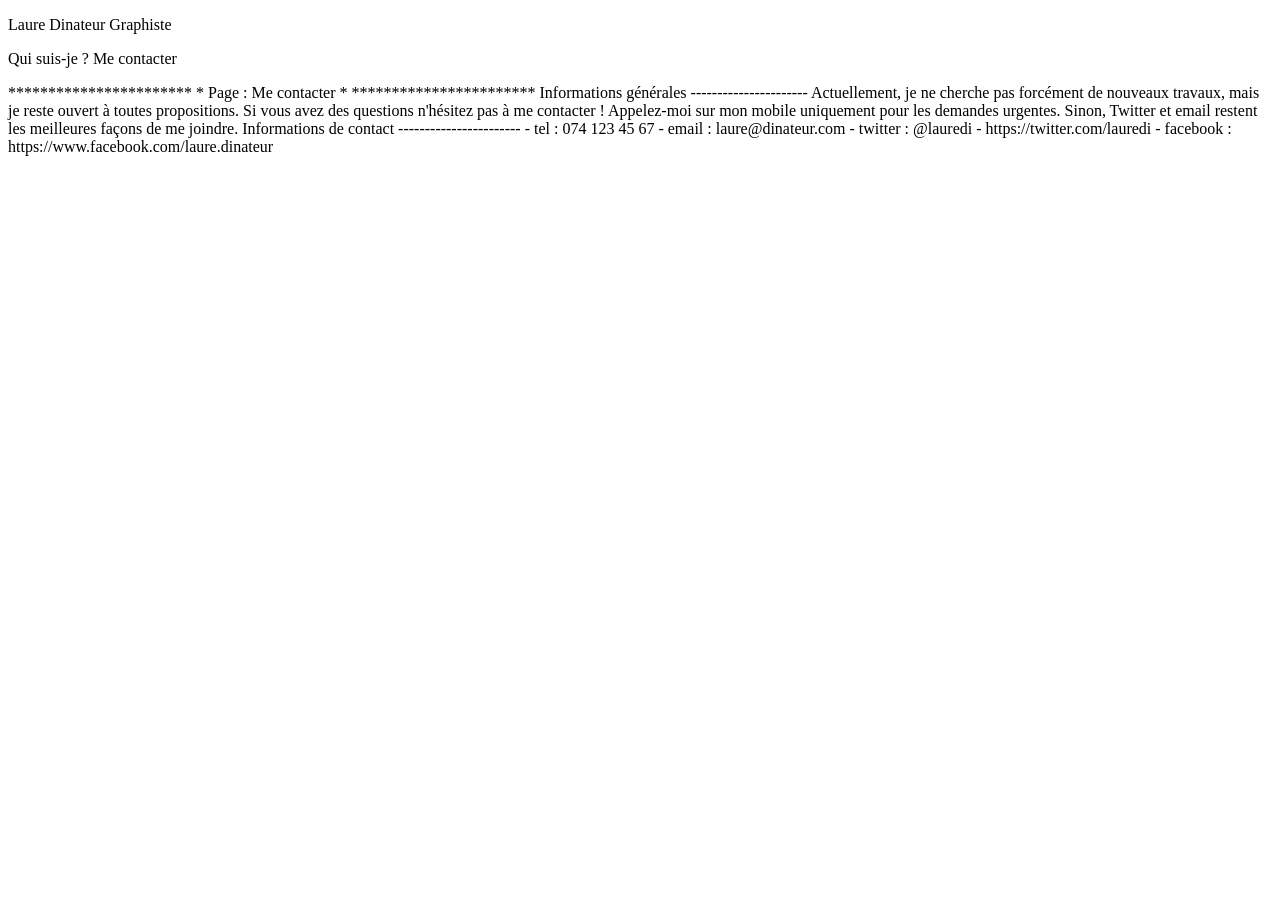
==== contact.html @ 5b5137cd "Update HTML" ====
<!DOCTYPE html>
<html lang="fr">
<head>
    <!-- Encodage des caractères de la page -->
    <meta charset="utf-8">
    <!-- Ajuste la taille de la page aux différents appareils : pc, mobiles, tablettes -->
    <meta name="viewport" content="width=device-width, initial-scale=1, shrink-to-fit=no">
    <!-- Titre de la page. Visible dans l'onglet du navigateur -->
    <title>Me contacter | Laure Dinateur</title>
    <!-- Auteur -->
    <meta name="author" content="Lucas Bron">
    <!-- Icône de base du site : FAVICON -->
    <link rel="icon" type="image/x-icon" href="favicon.ico">
</head>
<body>
    <header>
        <p>Laure Dinateur
        Graphiste</p>
        <p>Qui suis-je ? Me contacter</p>
    </header>
    <main>
        ***********************
        * Page : Me contacter *
        ***********************

        Informations générales
        ----------------------

        Actuellement, je ne cherche pas forcément de nouveaux travaux, mais je reste ouvert à toutes propositions. Si vous avez des questions n'hésitez pas à me contacter !

        Appelez-moi sur mon mobile uniquement pour les demandes urgentes. Sinon, Twitter et email restent les meilleures façons de me joindre.

        Informations de contact
        -----------------------

        - tel : 074 123 45 67
        - email : laure@dinateur.com
        - twitter : @lauredi - https://twitter.com/lauredi
        - facebook : https://www.facebook.com/laure.dinateur
    </main>
<footer>

</footer>
</body>
</html>
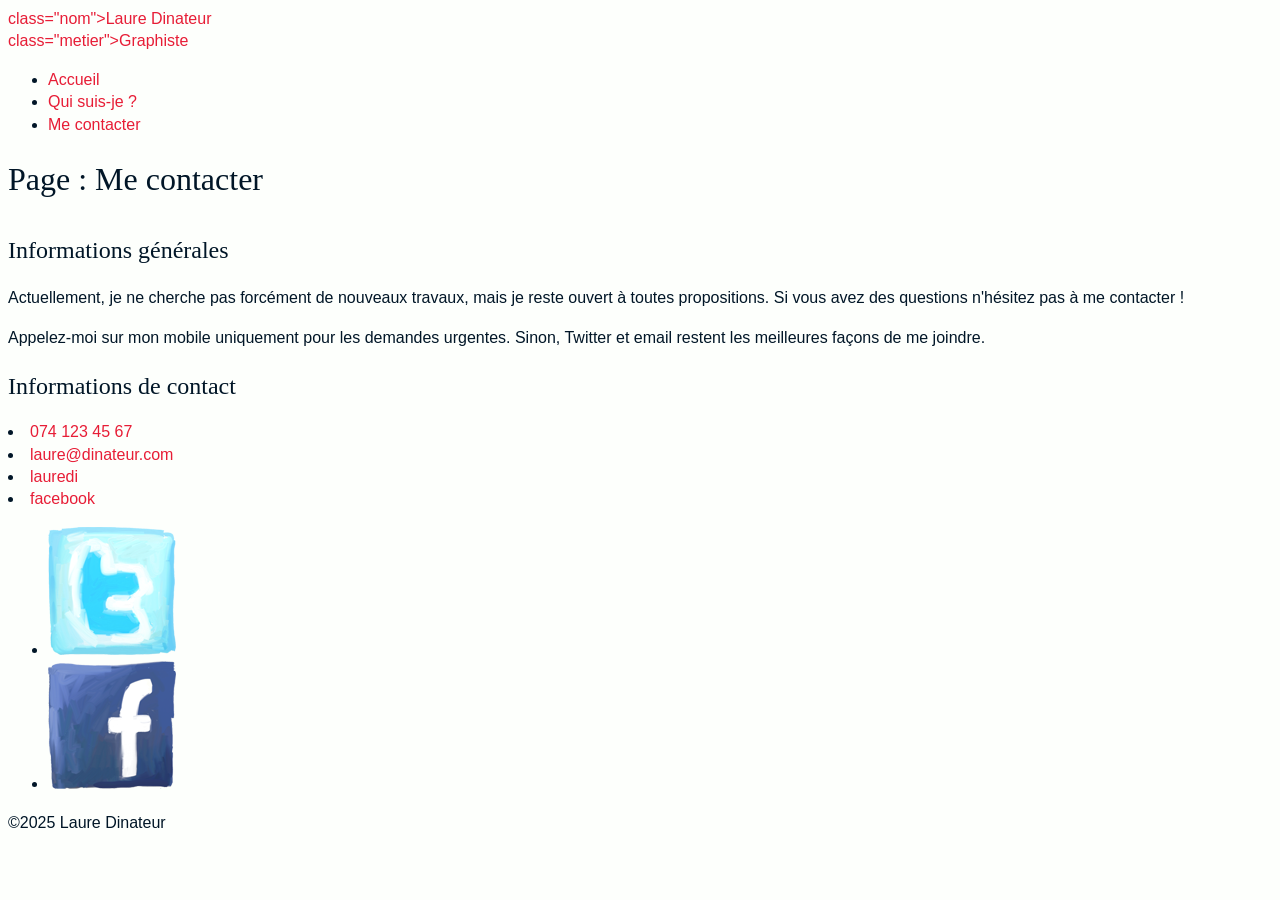
==== commit 5c8ff11d: "css de base" ====
--- a/contact.html
+++ b/contact.html
@@ -11,35 +11,58 @@
     <meta name="author" content="Lucas Bron">
     <!-- Icône de base du site : FAVICON -->
     <link rel="icon" type="image/x-icon" href="favicon.ico">
+    <link rel="stylesheet" href="css/main.css">
 </head>
 <body>
-    <header>
-        <p>Laure Dinateur
-        Graphiste</p>
-        <p>Qui suis-je ? Me contacter</p>
-    </header>
-    <main>
-        ***********************
-        * Page : Me contacter *
-        ***********************
+<header>
+    <a href="index.html" class="logo">
+    <div> class="nom">Laure Dinateur</div>
+    <div> class="metier">Graphiste</div>
+    </a>
+    <nav>
+        <ul>
+            <li><a href="index.html">Accueil</a></li>
+            <li><a href="informations.html">Qui suis-je ?</a></li>
+            <li class="actif"><a href="contact.html">Me contacter</a></li>
+        </ul>
+    </nav>
+</header>
+<main>
+    <h1>Page : Me contacter</h1>
 
-        Informations générales
-        ----------------------
+    <h2>Informations générales</h2>
 
-        Actuellement, je ne cherche pas forcément de nouveaux travaux, mais je reste ouvert à toutes propositions. Si vous avez des questions n'hésitez pas à me contacter !
 
-        Appelez-moi sur mon mobile uniquement pour les demandes urgentes. Sinon, Twitter et email restent les meilleures façons de me joindre.
+    <p>Actuellement, je ne cherche pas forcément de nouveaux travaux, mais je reste ouvert à toutes propositions. Si
+        vous avez des questions n'hésitez pas à me contacter !</p>
 
-        Informations de contact
-        -----------------------
+    <p>Appelez-moi sur mon mobile uniquement pour les demandes urgentes. Sinon, Twitter et email restent les meilleures
+        façons de me joindre.</p>
 
-        - tel : 074 123 45 67
-        - email : laure@dinateur.com
-        - twitter : @lauredi - https://twitter.com/lauredi
-        - facebook : https://www.facebook.com/laure.dinateur
-    </main>
+    <h2>Informations de contact</h2>
+
+
+    <li><a href="tel : 074 123 45 67">074 123 45 67</a></li>
+    <li><a href="laure@dinateur.com">laure@dinateur.com</a></li>
+    <li><a href="https://twitter.com/lauredi">lauredi</a></li>
+    <li><a href="https://www.facebook.com/laure.dinateur">facebook</a></li>
+</main>
 <footer>
-
+    <nav>
+        <ul>
+            <li>
+            <a href="https://twitter.com/lauredi">
+                <img src="img/twitter-draw.png" alt="Ouvrir mon Twitter">
+            </a>
+            </li>
+            <li>
+                <a href="https://www.facebook.com/laure.dinateur">
+                    <img src="img/facebook-draw.png" alt="Ouvrir mon Facebook">
+                </a>
+            </li>
+        </ul>
+    </nav>
+    <div>&copy;2025 Laure Dinateur</div>
 </footer>
 </body>
 </html>
--- a/css/main.css
+++ b/css/main.css
@@ -0,0 +1,36 @@
+* {
+    box-sizing : border-box;
+}
+
+body {
+    background-color: #fdfffc;
+    color: #011627;
+    font-size: 100%;
+    line-height: 1.4;
+    font-family: "Open Sans", sans-serif;
+    font-weight: 400;
+}
+
+h1, h2, h3{
+    font-family: "Changa One", cursive;
+    font-weight: 400;
+}
+
+h1 {
+    font-size: 2rem;
+    margin-bottom: 1em;
+}
+
+h2 {
+    font-size: 1.5rem;
+    margin-bottom: .75em;
+}
+
+p {
+    line-height: 1.5;
+}
+
+a {
+    color: #e71d36;
+    text-decoration: none;
+}
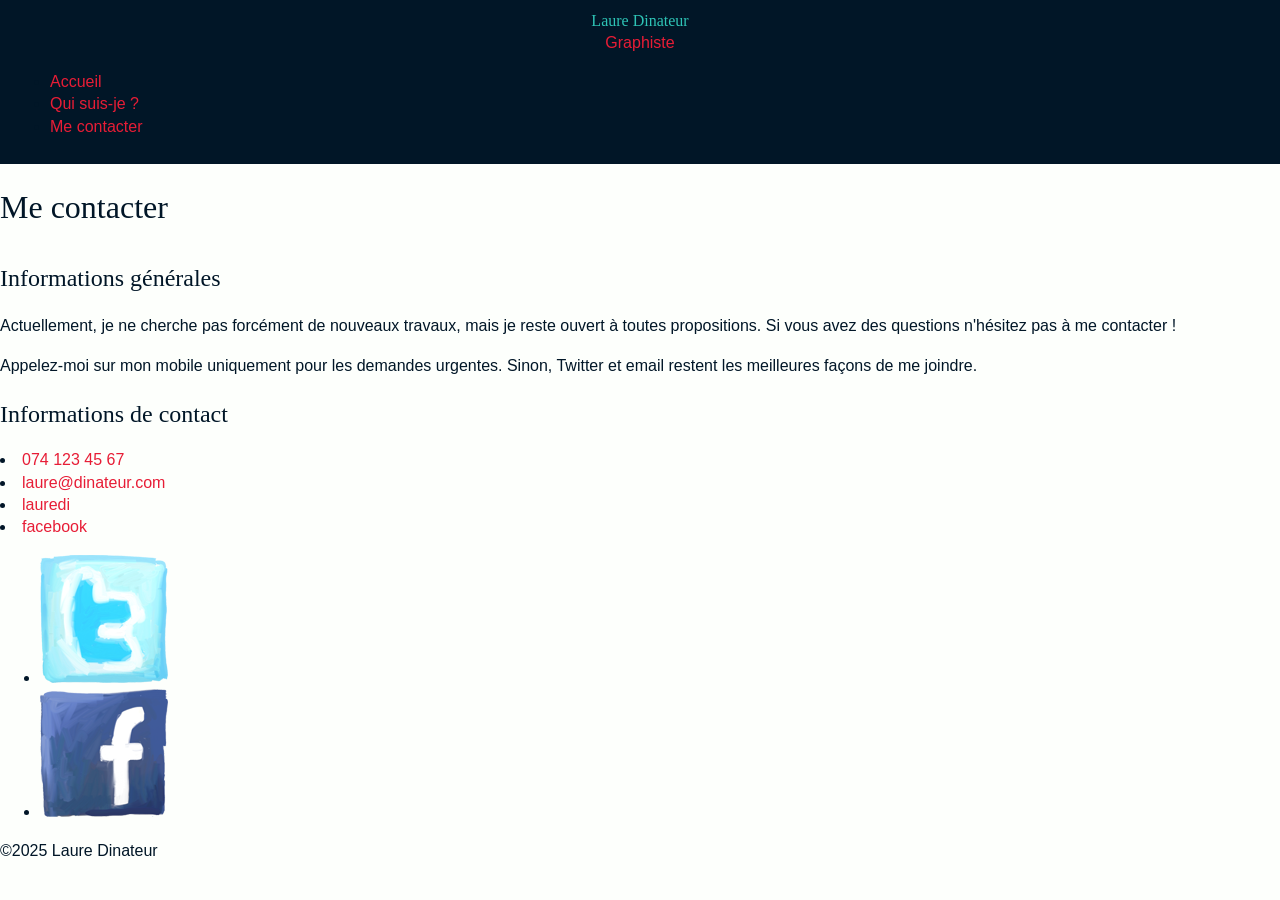
==== commit 3708a010: "css de base" ====
--- a/contact.html
+++ b/contact.html
@@ -16,8 +16,8 @@
 <body>
 <header>
     <a href="index.html" class="logo">
-    <div> class="nom">Laure Dinateur</div>
-    <div> class="metier">Graphiste</div>
+    <div class="nom">Laure Dinateur</div>
+    <div class="metier">Graphiste</div>
     </a>
     <nav>
         <ul>
@@ -28,7 +28,7 @@
     </nav>
 </header>
 <main>
-    <h1>Page : Me contacter</h1>
+    <h1>Me contacter</h1>
 
     <h2>Informations générales</h2>
 
--- a/css/main.css
+++ b/css/main.css
@@ -9,9 +9,10 @@
     line-height: 1.4;
     font-family: "Open Sans", sans-serif;
     font-weight: 400;
+    margin: 0;
 }
 
-h1, h2, h3{
+h1, h2, h3, .nom {
     font-family: "Changa One", cursive;
     font-weight: 400;
 }
@@ -33,4 +34,22 @@
 a {
     color: #e71d36;
     text-decoration: none;
+}
+
+/* Entete du site */
+header {
+    background-color: #011627;
+    padding: 10px;
+}
+
+header .logo {
+    text-align: center;
+}
+
+header .logo .nom {
+    color: #2EC4B6;
+}
+
+header .logo .metier {
+
 }
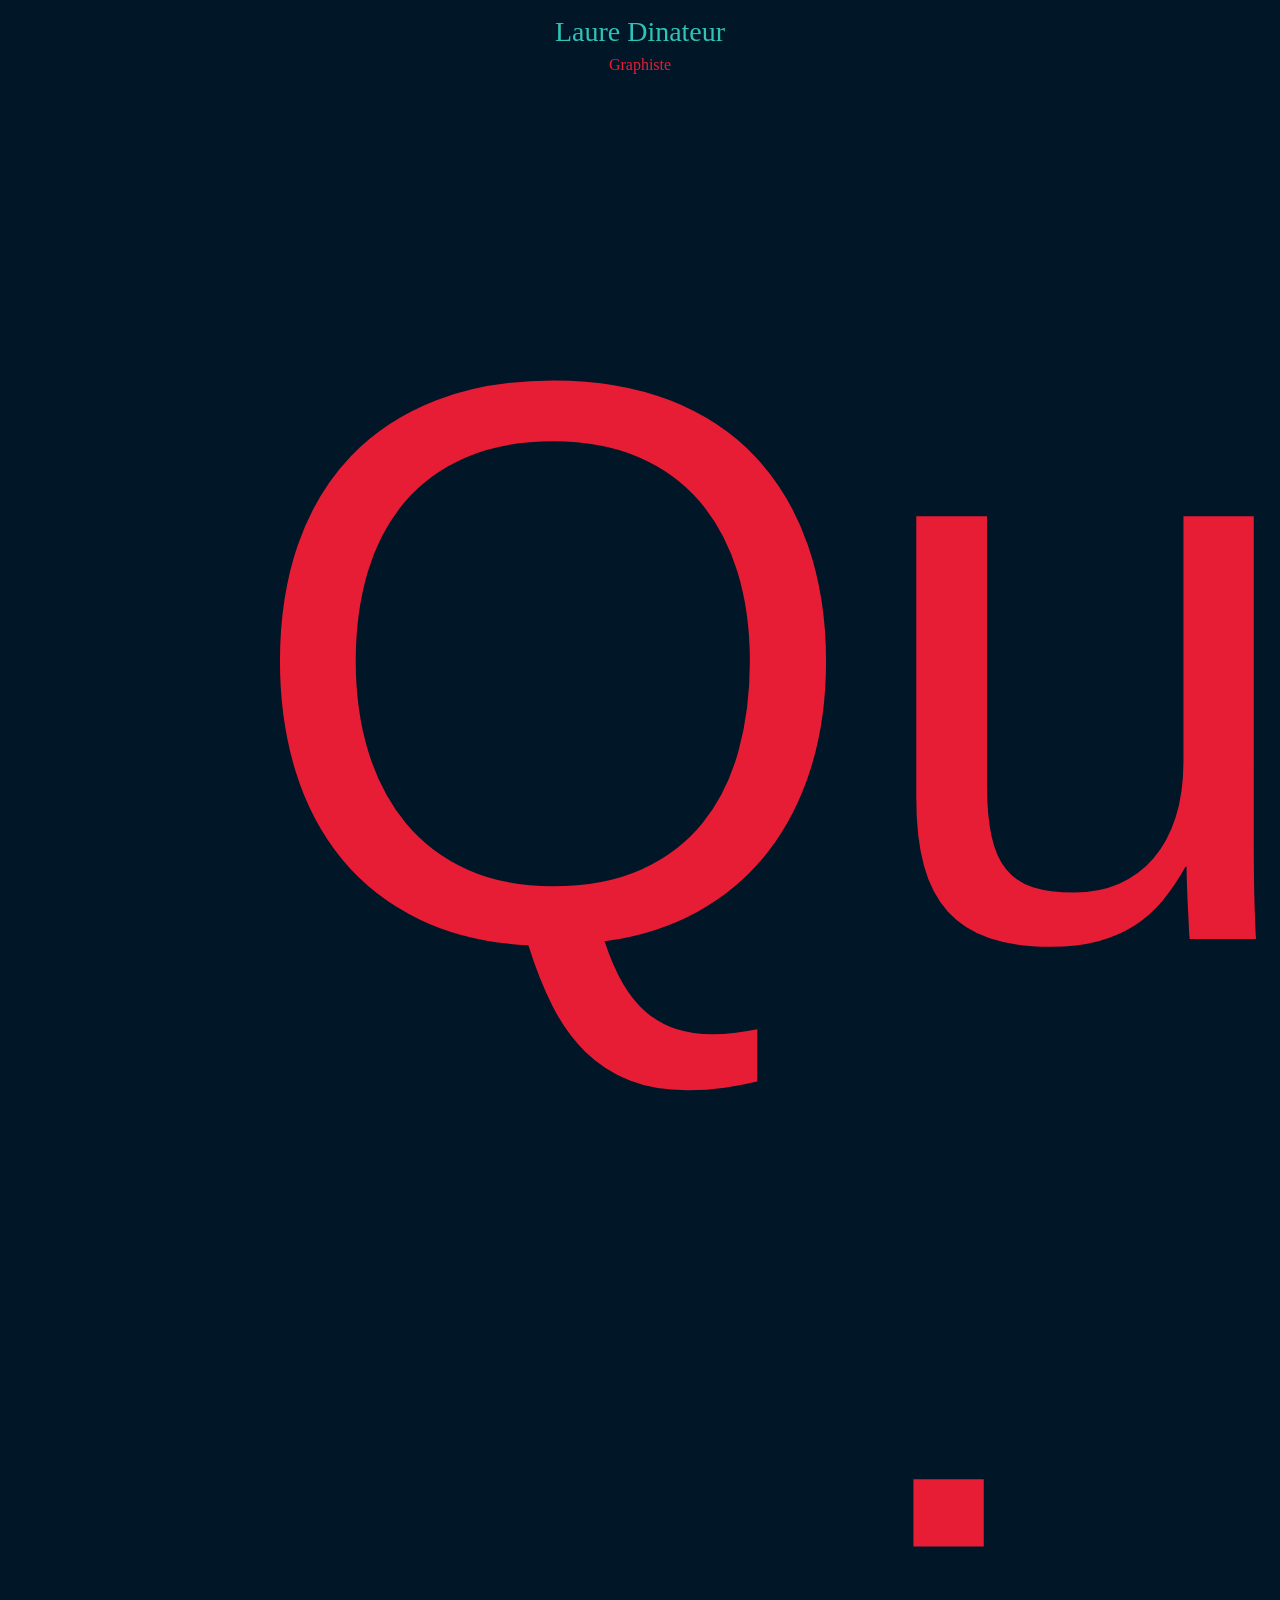
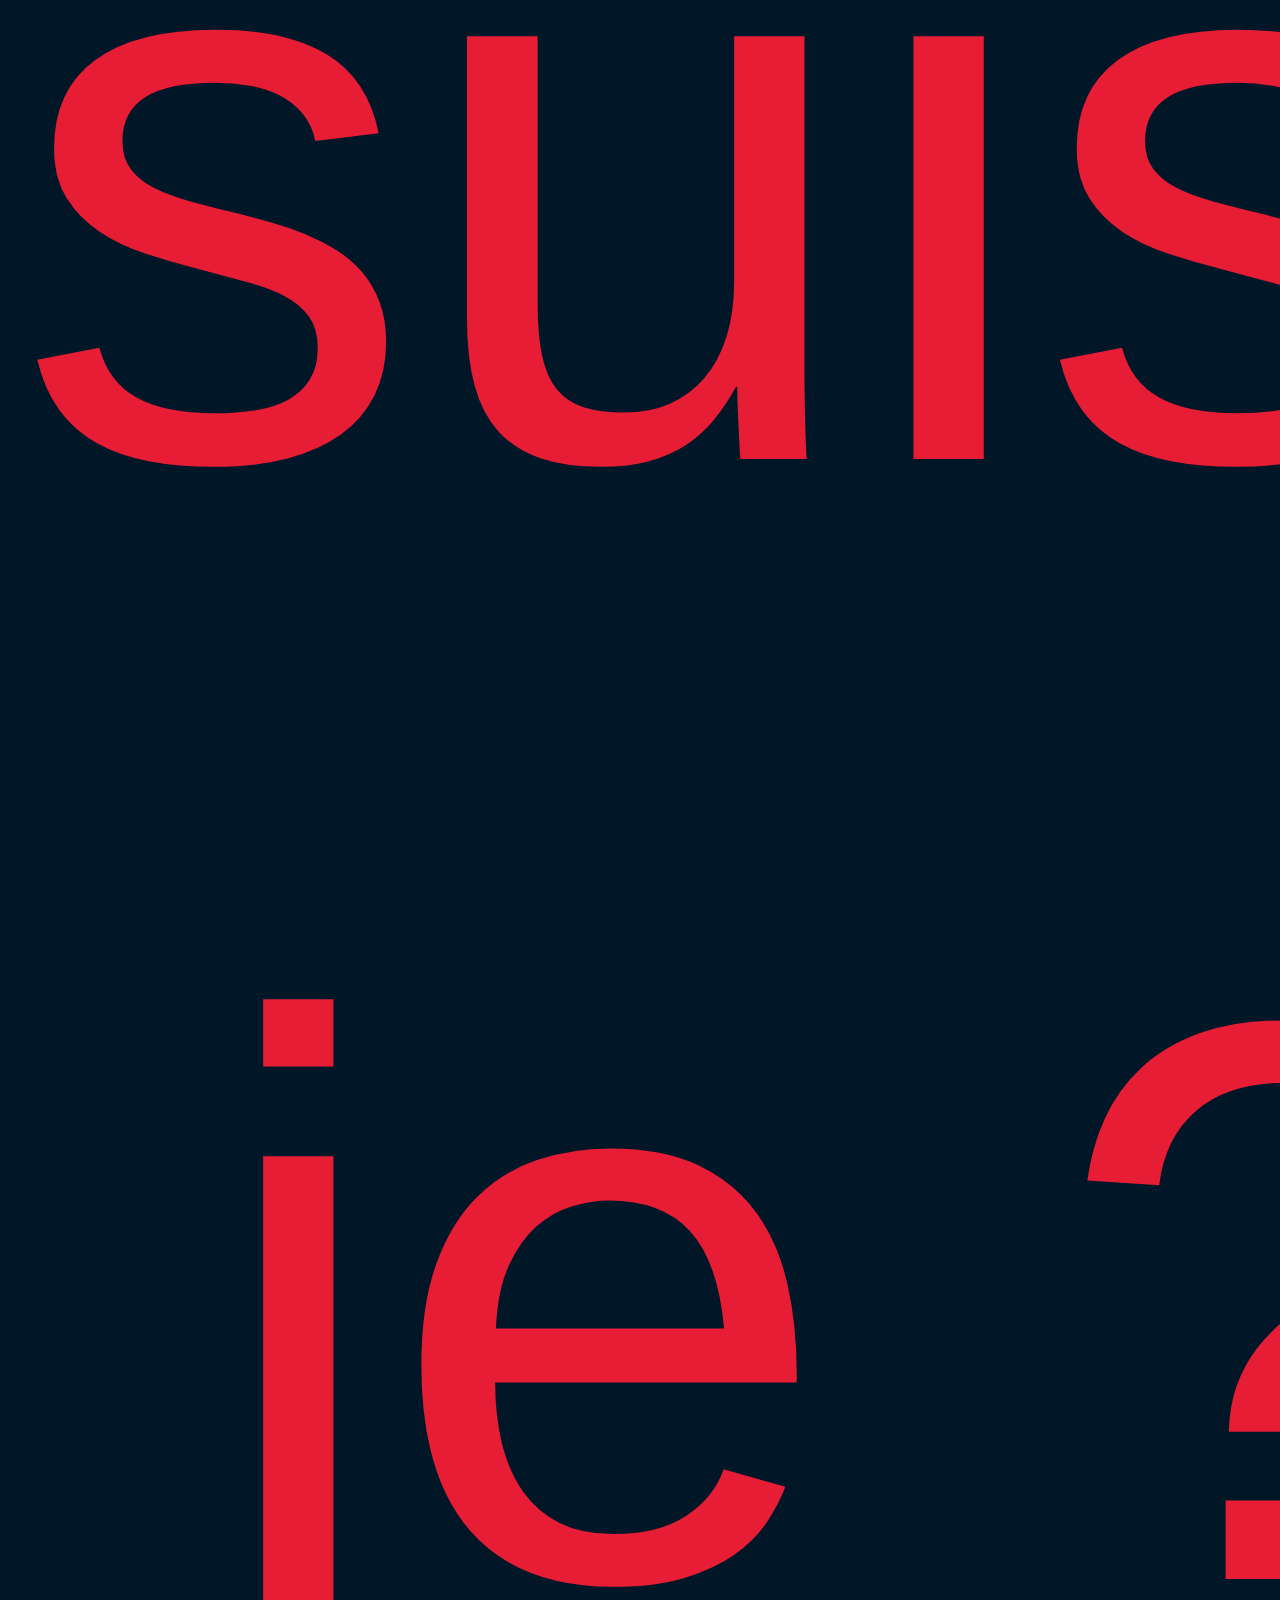
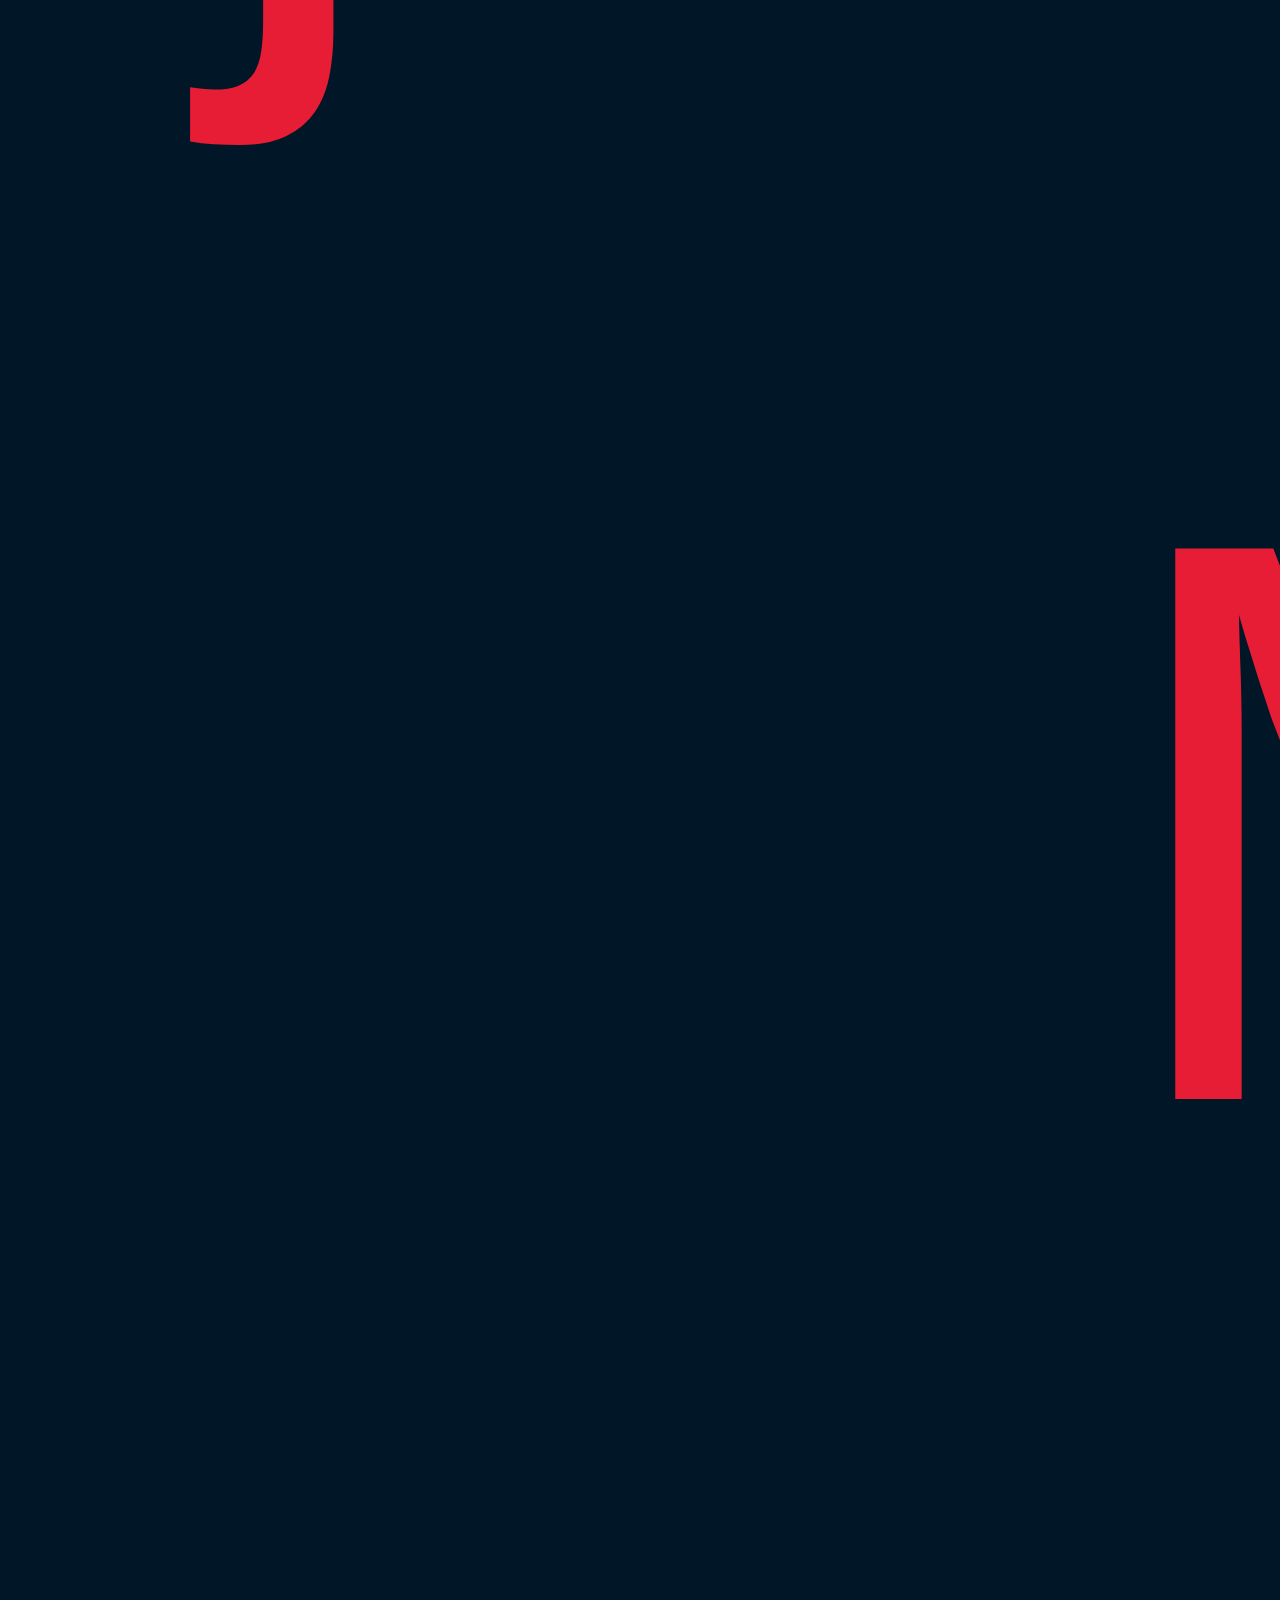
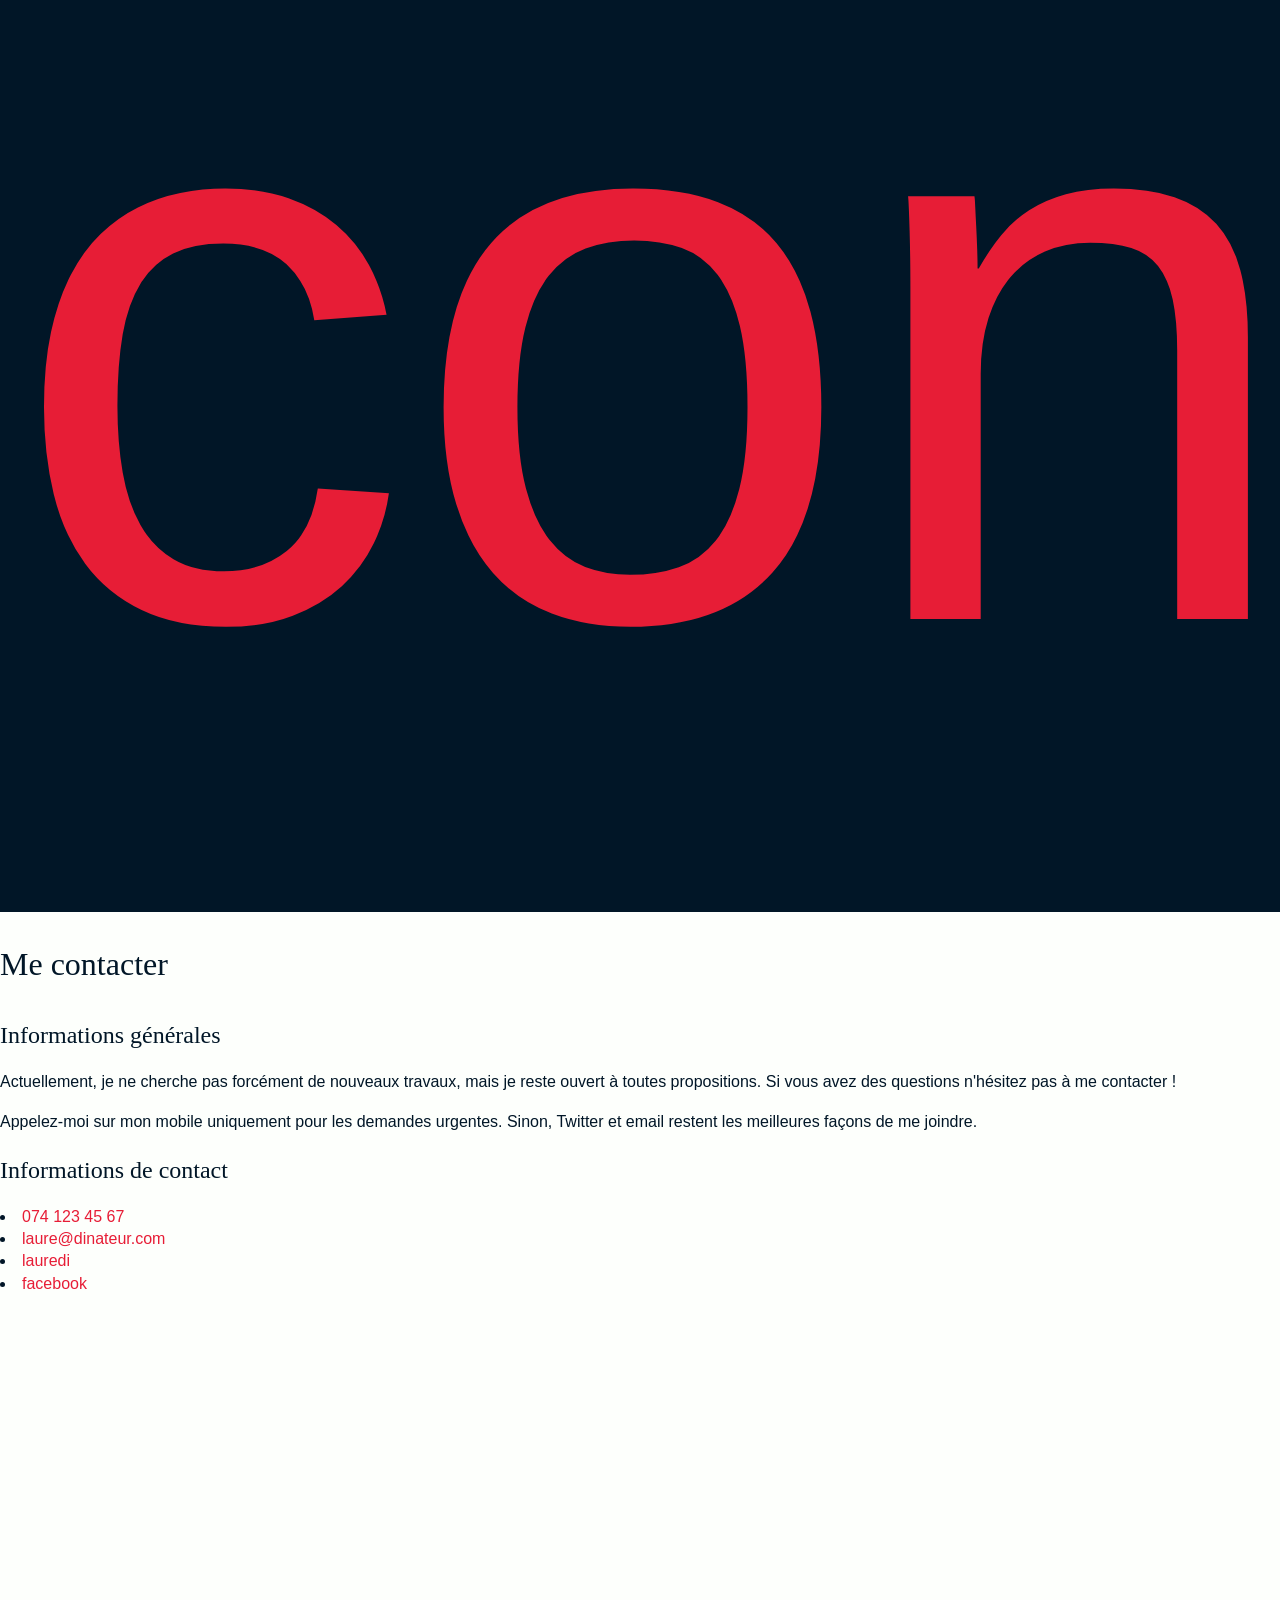
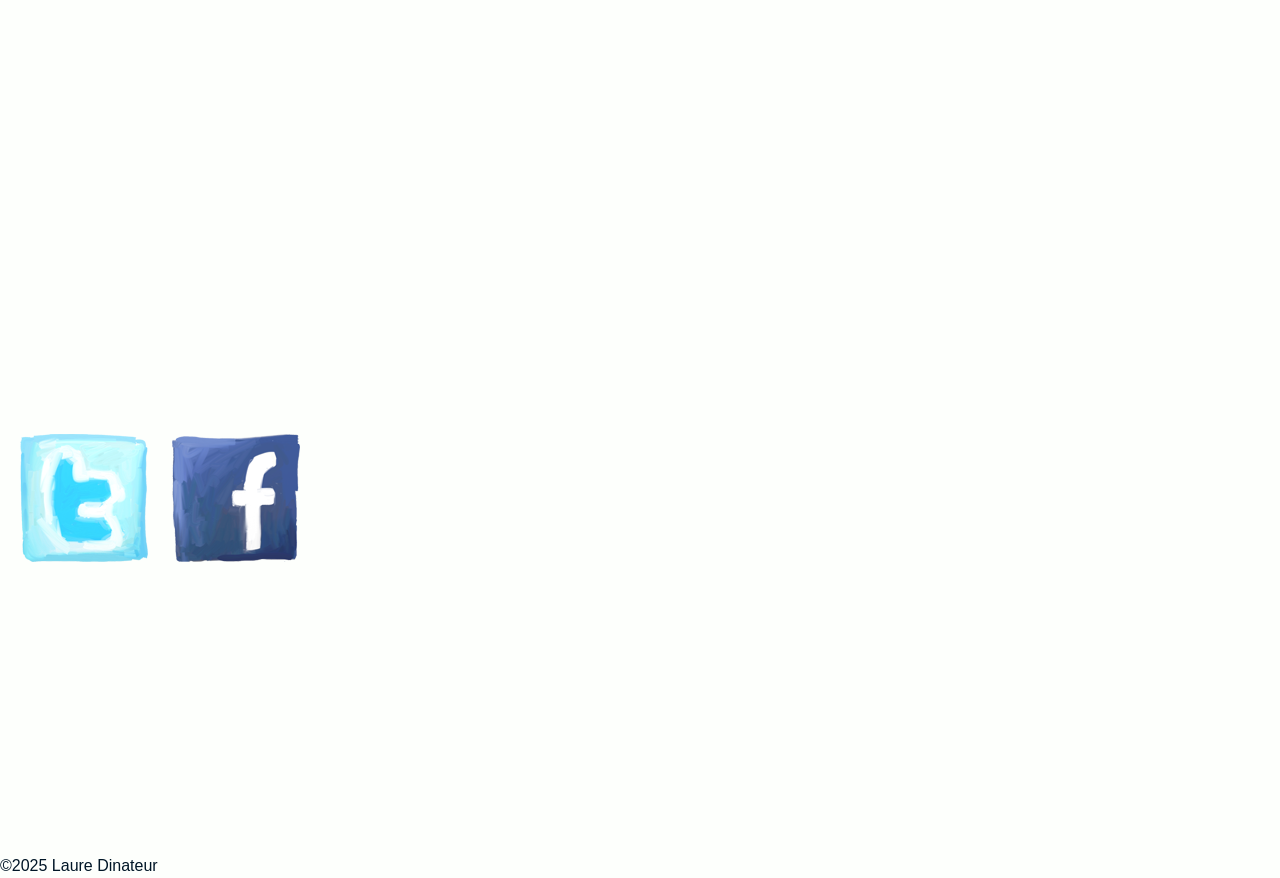
==== commit d7457987: "Update nav" ====
--- a/contact.html
+++ b/contact.html
@@ -21,7 +21,7 @@
     </a>
     <nav>
         <ul>
-            <li><a href="index.html">Accueil</a></li>
+            <li class="accueil"><a href="index.html">Accueil</a></li>
             <li><a href="informations.html">Qui suis-je ?</a></li>
             <li class="actif"><a href="contact.html">Me contacter</a></li>
         </ul>
--- a/css/main.css
+++ b/css/main.css
@@ -39,17 +39,52 @@
 /* Entete du site */
 header {
     background-color: #011627;
-    padding: 10px;
+    padding-top: 5px;
+    margin-bottom: 30px;
+    text-align: center;
 }
 
 header .logo {
-    text-align: center;
+    font-family: "Changa One", cursive;
 }
 
 header .logo .nom {
     color: #2EC4B6;
+    font-size: 1.75rem;
+    line-height: .8;
+    margin: 1rem 0;
 }
 
 header .logo .metier {
+    margin: -5px;
+}
 
+nav {
+    padding: 10px 0;
+    margin-top: 20px;
+}
+
+.accueil {
+    display: none;
+}
+
+nav ul {
+    padding: 0;
+    margin: 0 10px;
+}
+
+nav ul li {
+    display: inline-block;
+    list-style: none;
+    padding: 0;
+}
+
+nav ul li a {
+    font-size: 800px;
+    text-space: 30px;
+    padding: 15px 10px;
+}
+
+nav ul li a:hover {
+    color: #2ec4b6;
 }
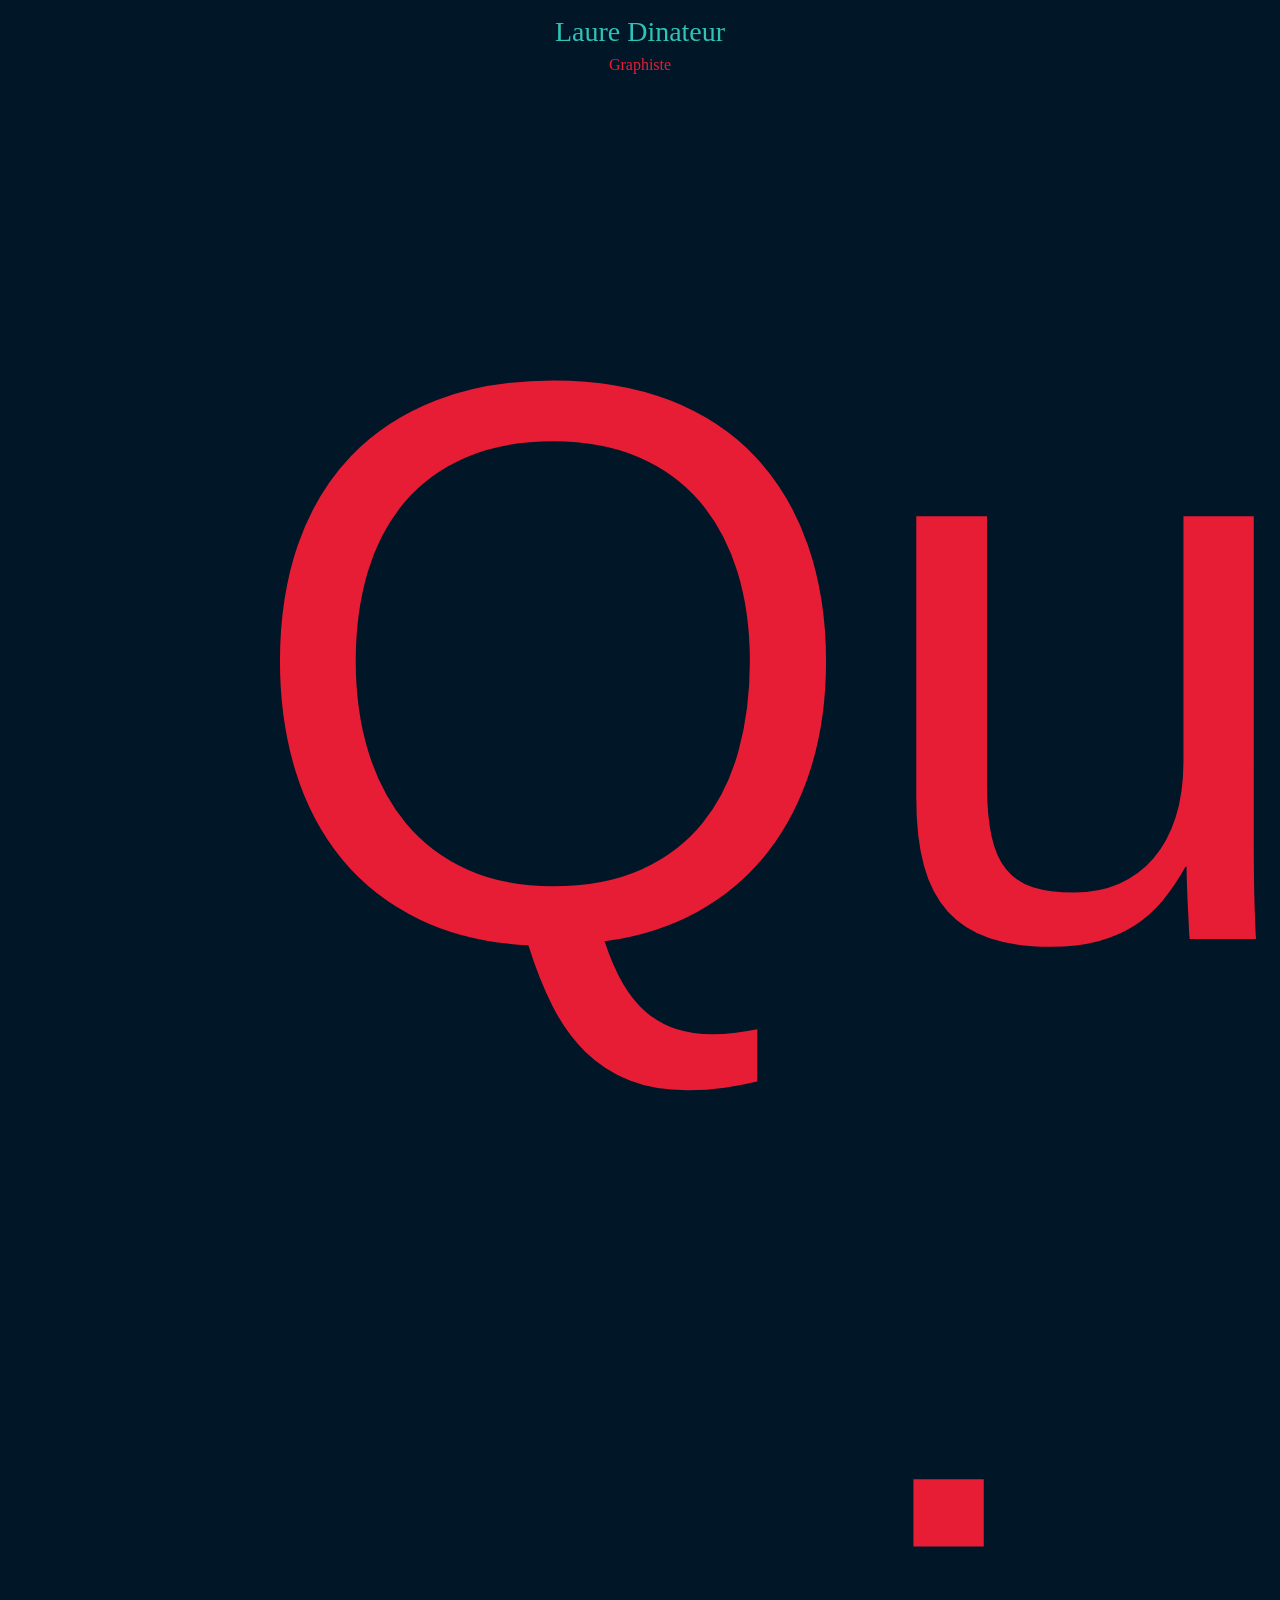
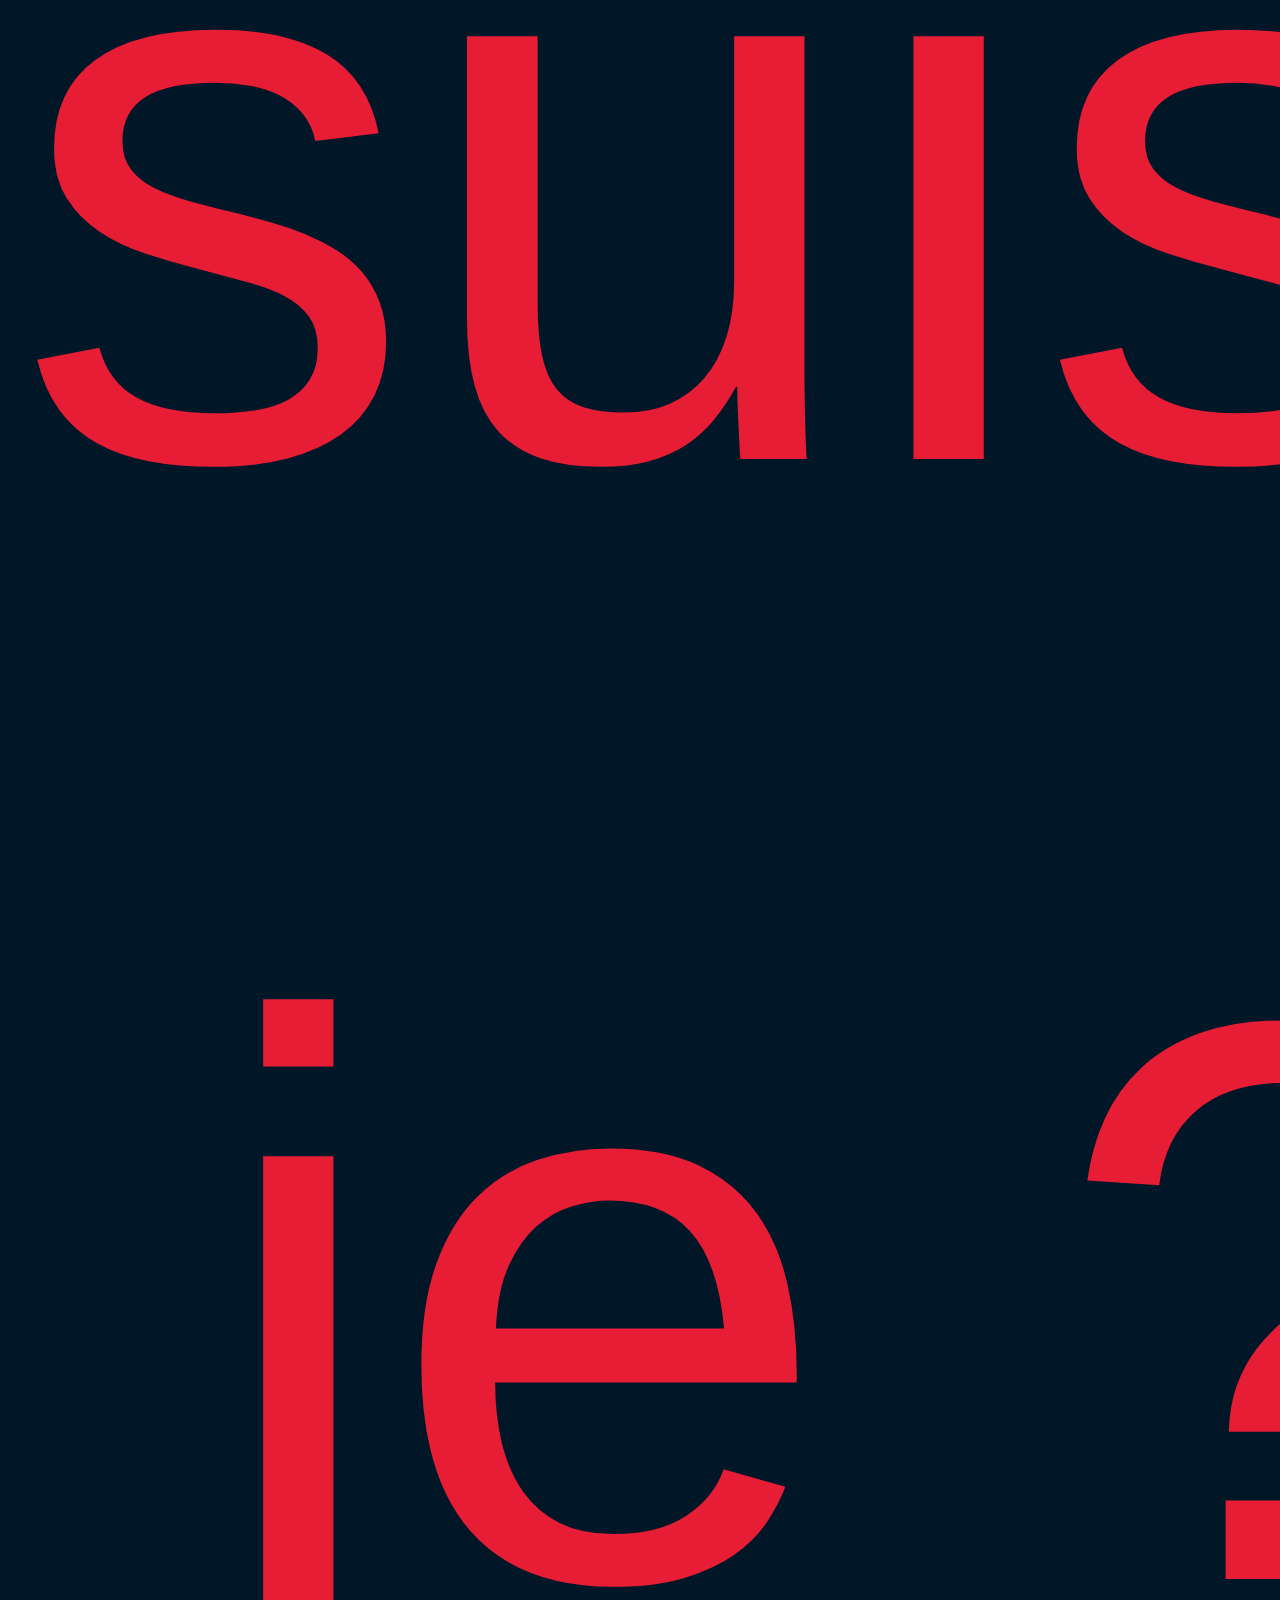
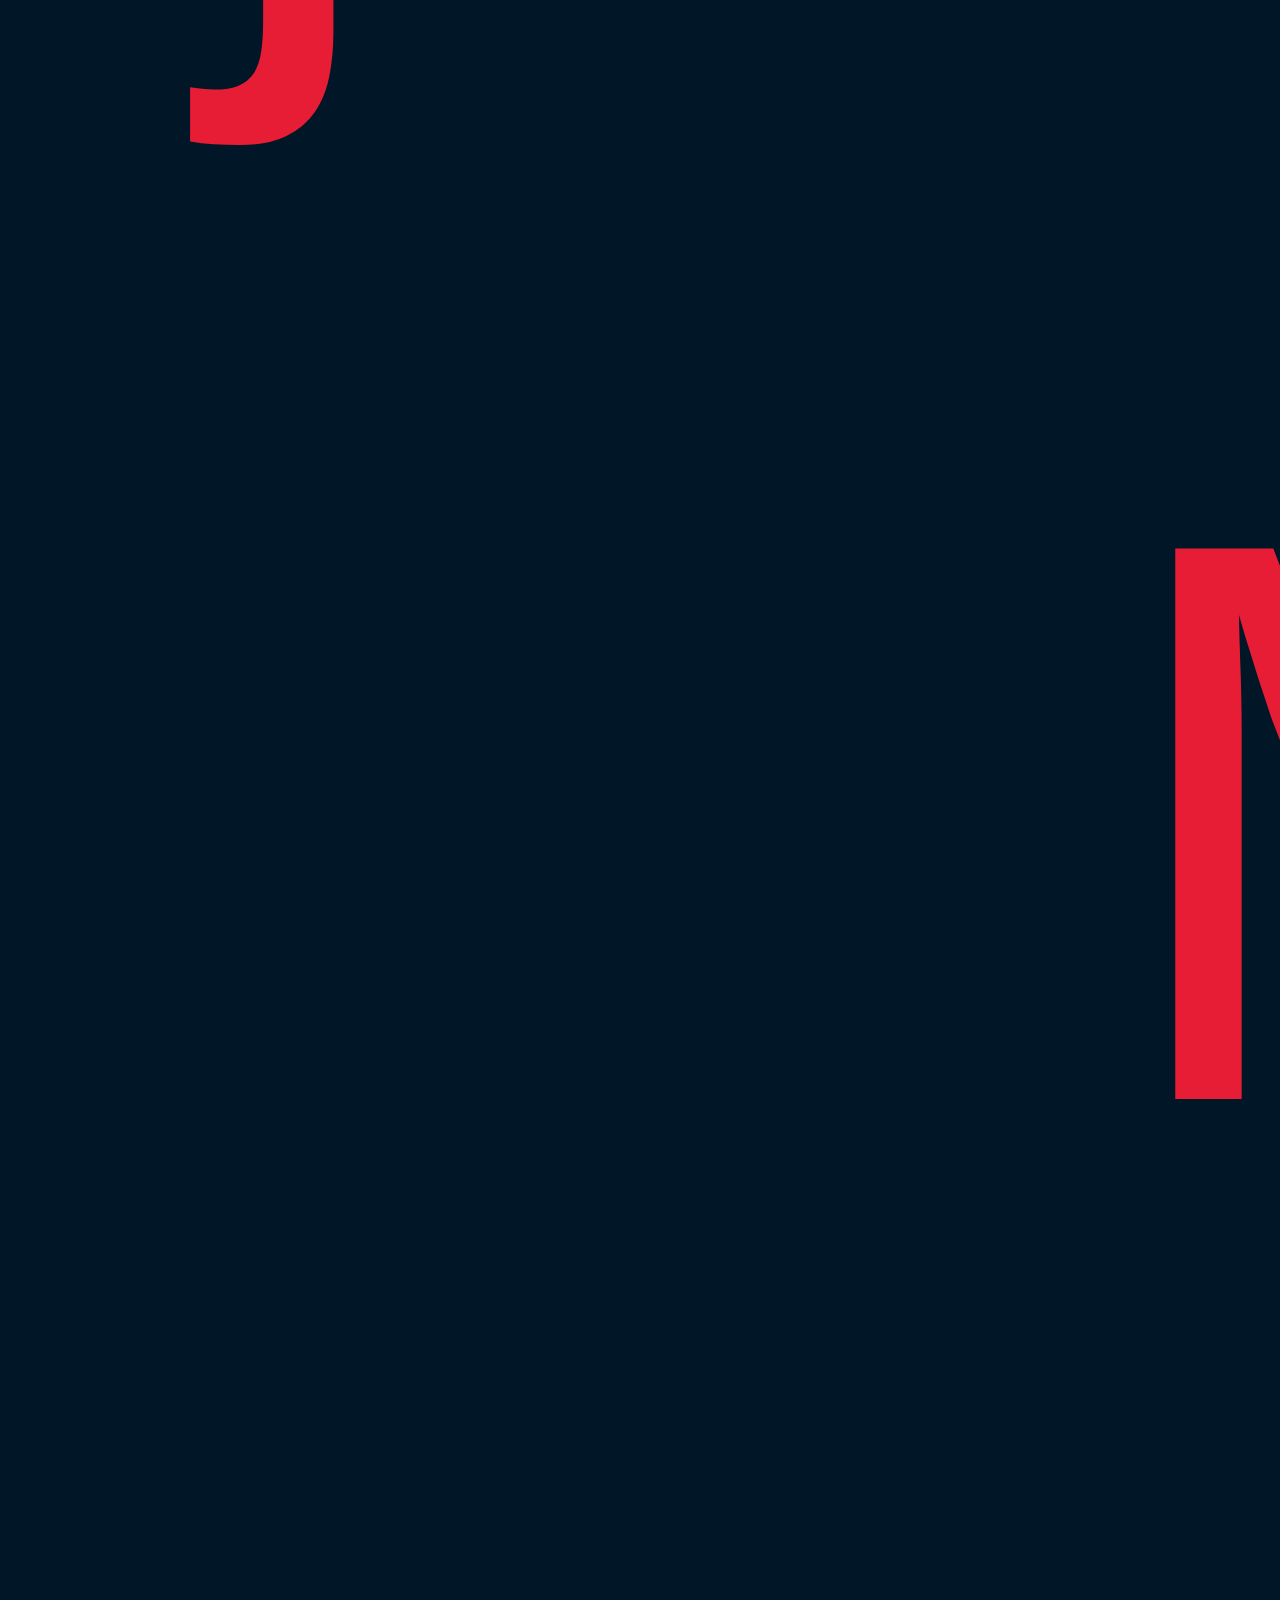
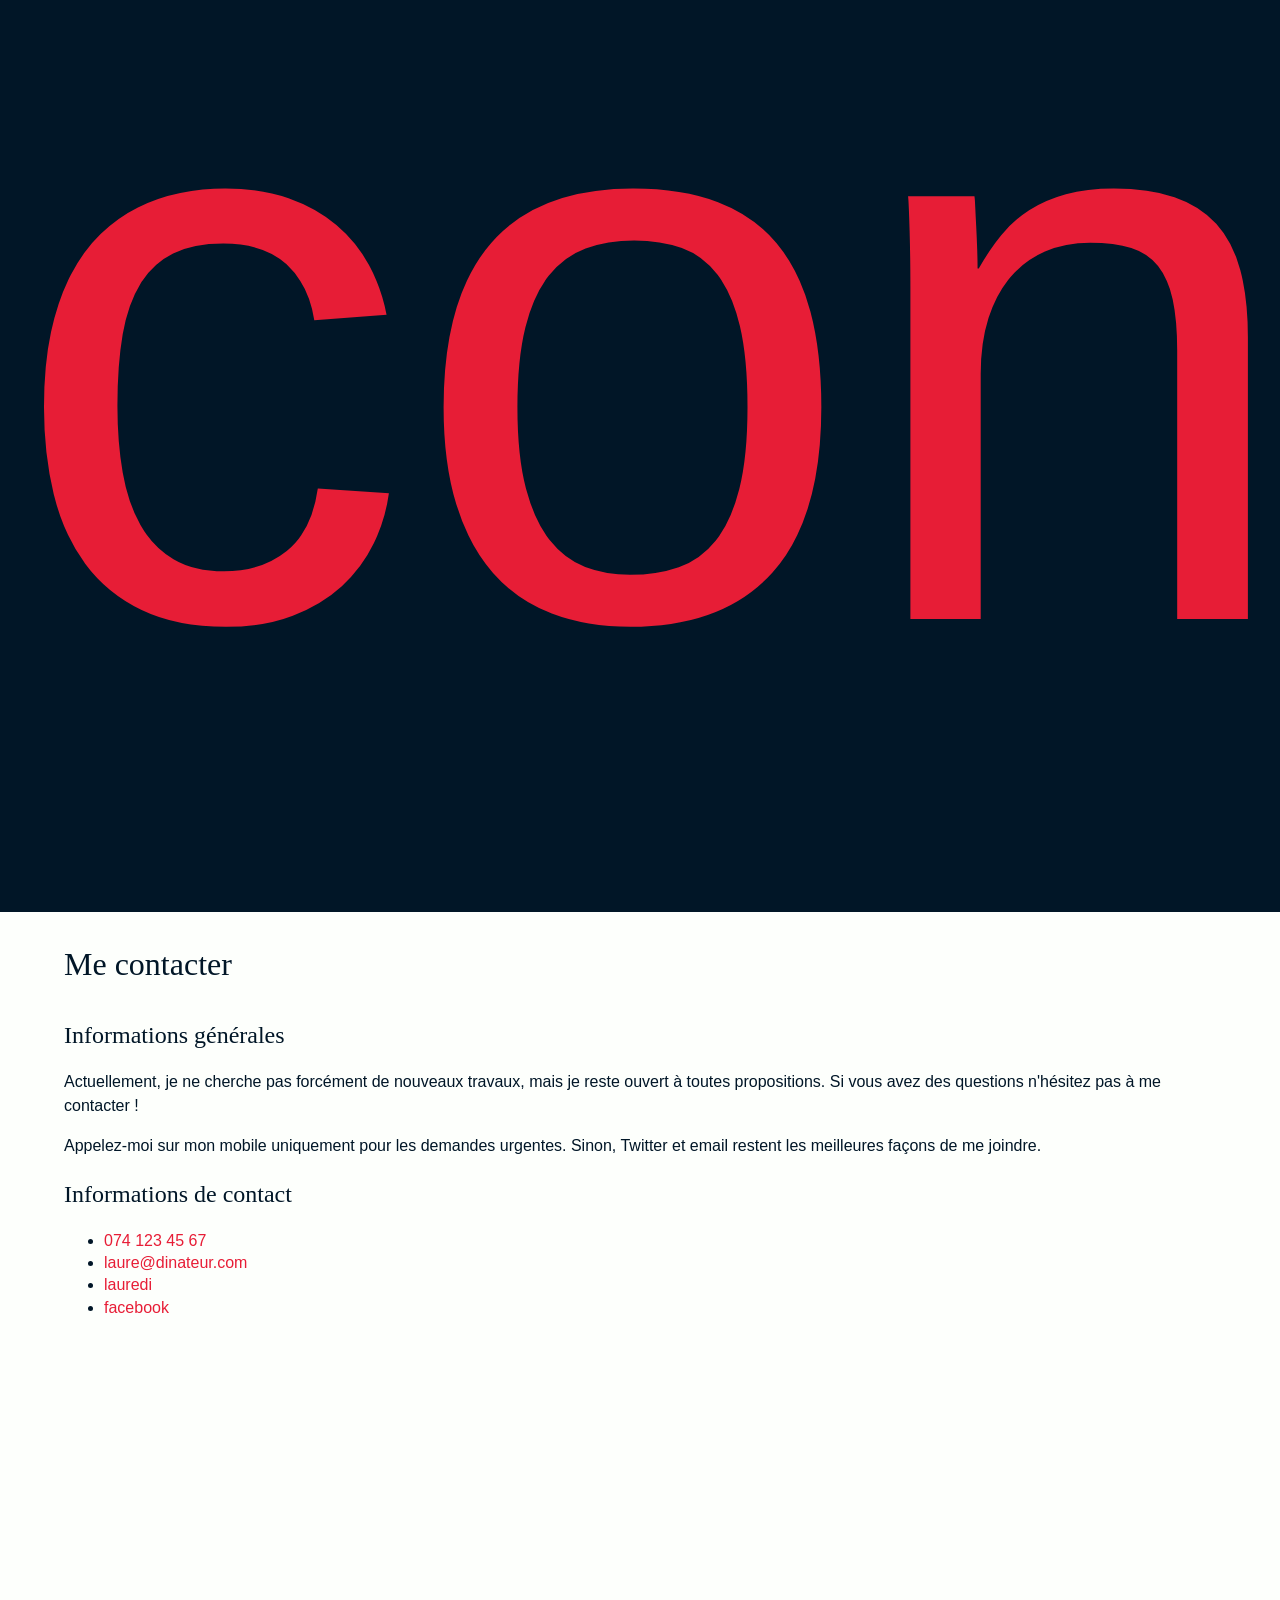
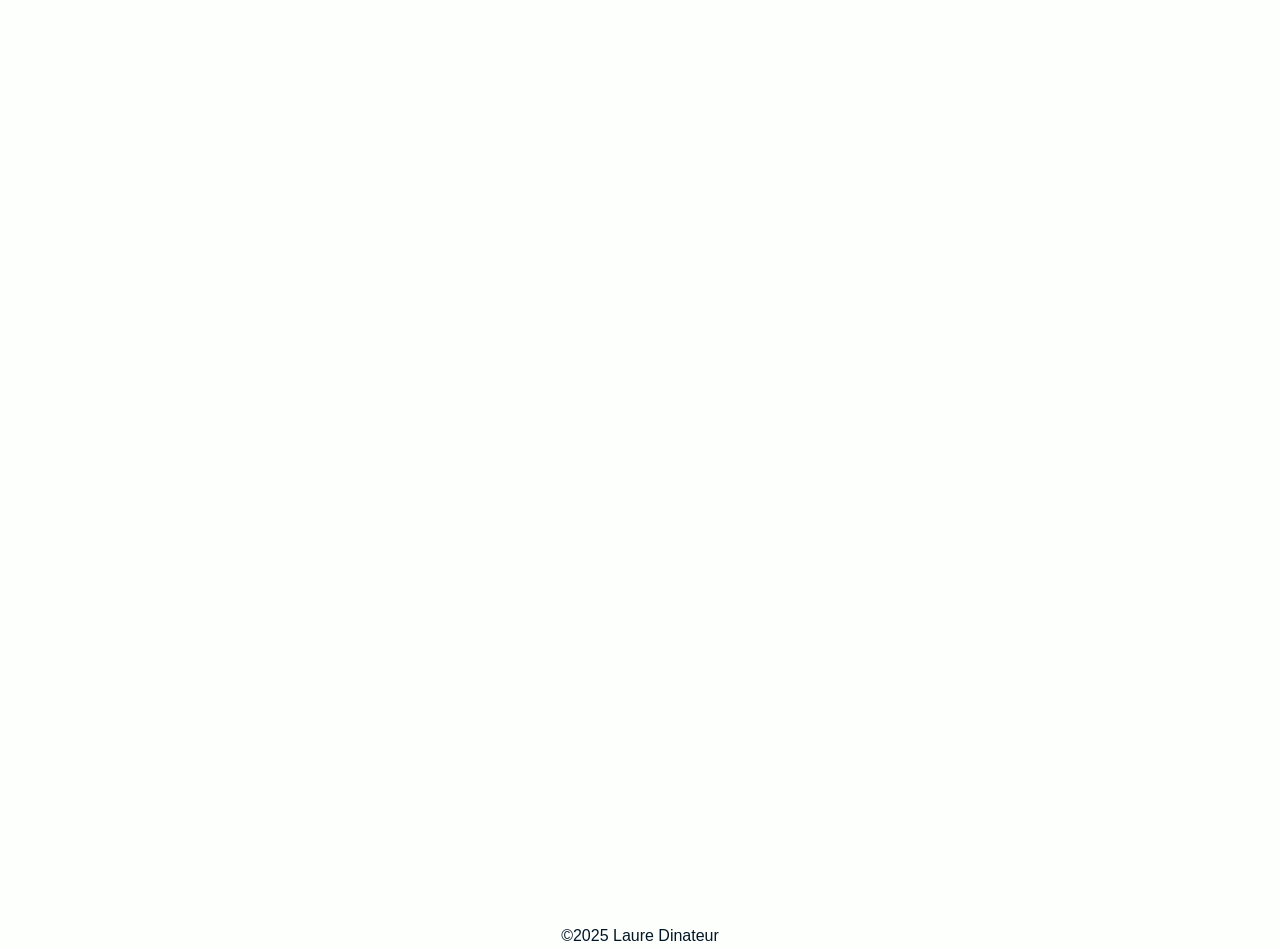
==== commit 3f98d08b: "update footer" ====
--- a/contact.html
+++ b/contact.html
@@ -41,11 +41,13 @@
 
     <h2>Informations de contact</h2>
 
-
+<ul>
     <li><a href="tel : 074 123 45 67">074 123 45 67</a></li>
     <li><a href="laure@dinateur.com">laure@dinateur.com</a></li>
     <li><a href="https://twitter.com/lauredi">lauredi</a></li>
     <li><a href="https://www.facebook.com/laure.dinateur">facebook</a></li>
+</ul>
+
 </main>
 <footer>
     <nav>
--- a/css/main.css
+++ b/css/main.css
@@ -87,4 +87,33 @@
 
 nav ul li a:hover {
     color: #2ec4b6;
+}
+
+main {
+    margin: 0 5%;
+}
+
+footer {
+    padding-top: 50px;
+    text-align: center;
+}
+
+footer nav {
+    display: inline-block;
+    list-style: none;
+    padding: 0;
+}
+
+footer nav li {
+    display: inline-block;
+}
+
+footer img {
+    width: 50px;
+    padding: 30px;
+    filter: grayscale(1);
+}
+footer img:hover {
+    filter: grayscale(0);
+    transition: filter 500ms linear;
 }
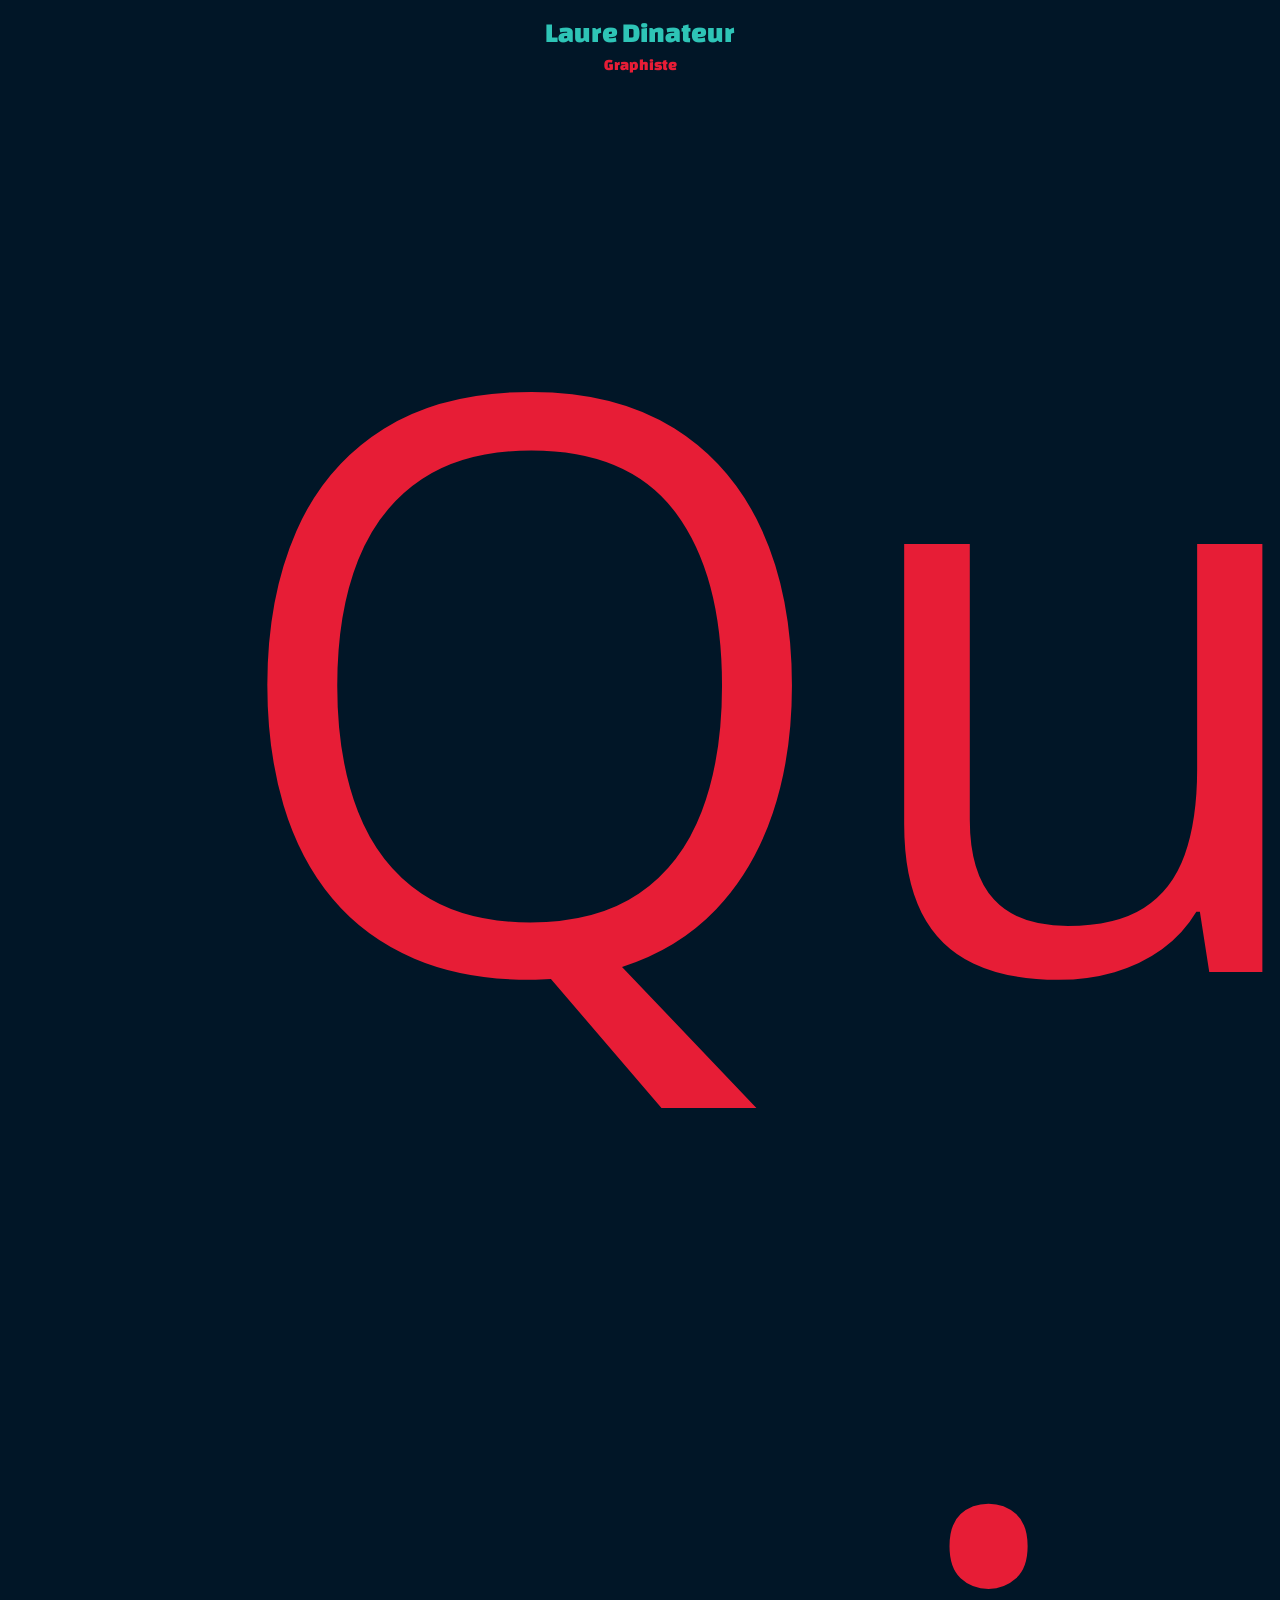
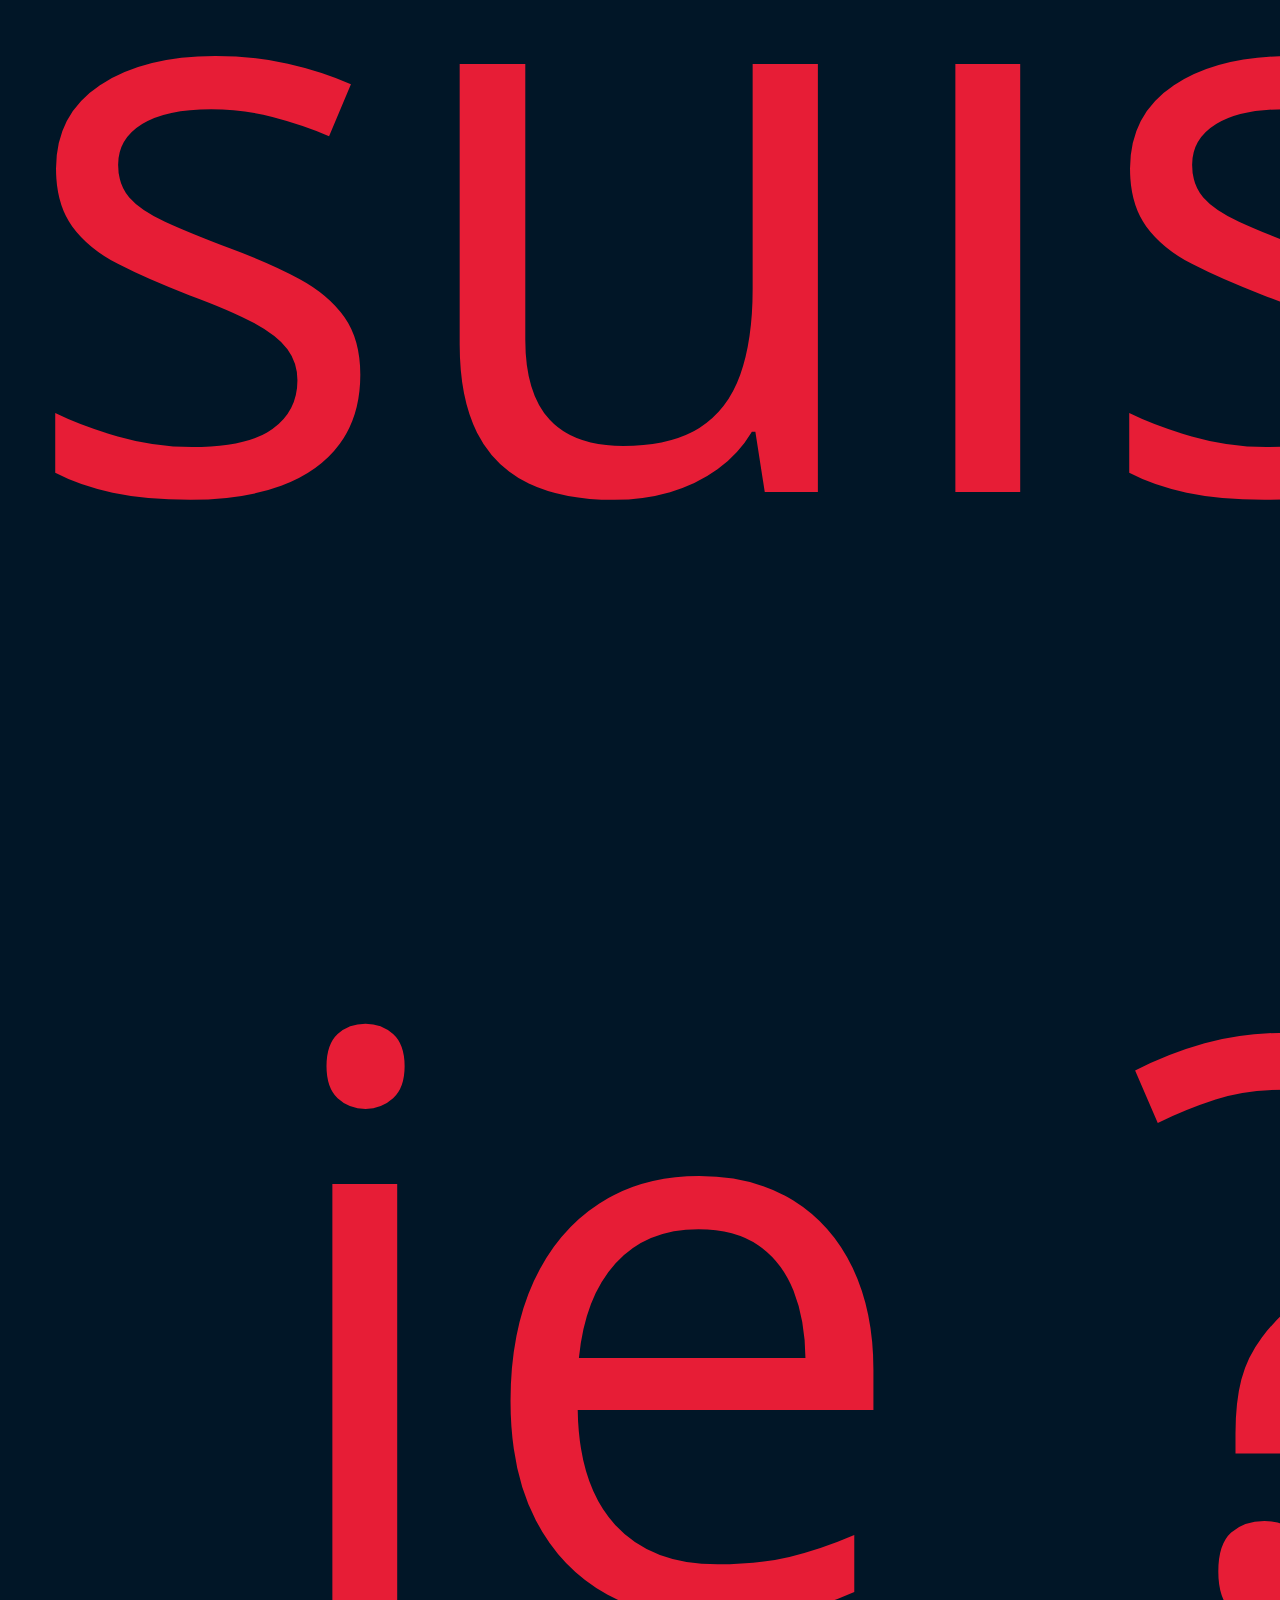
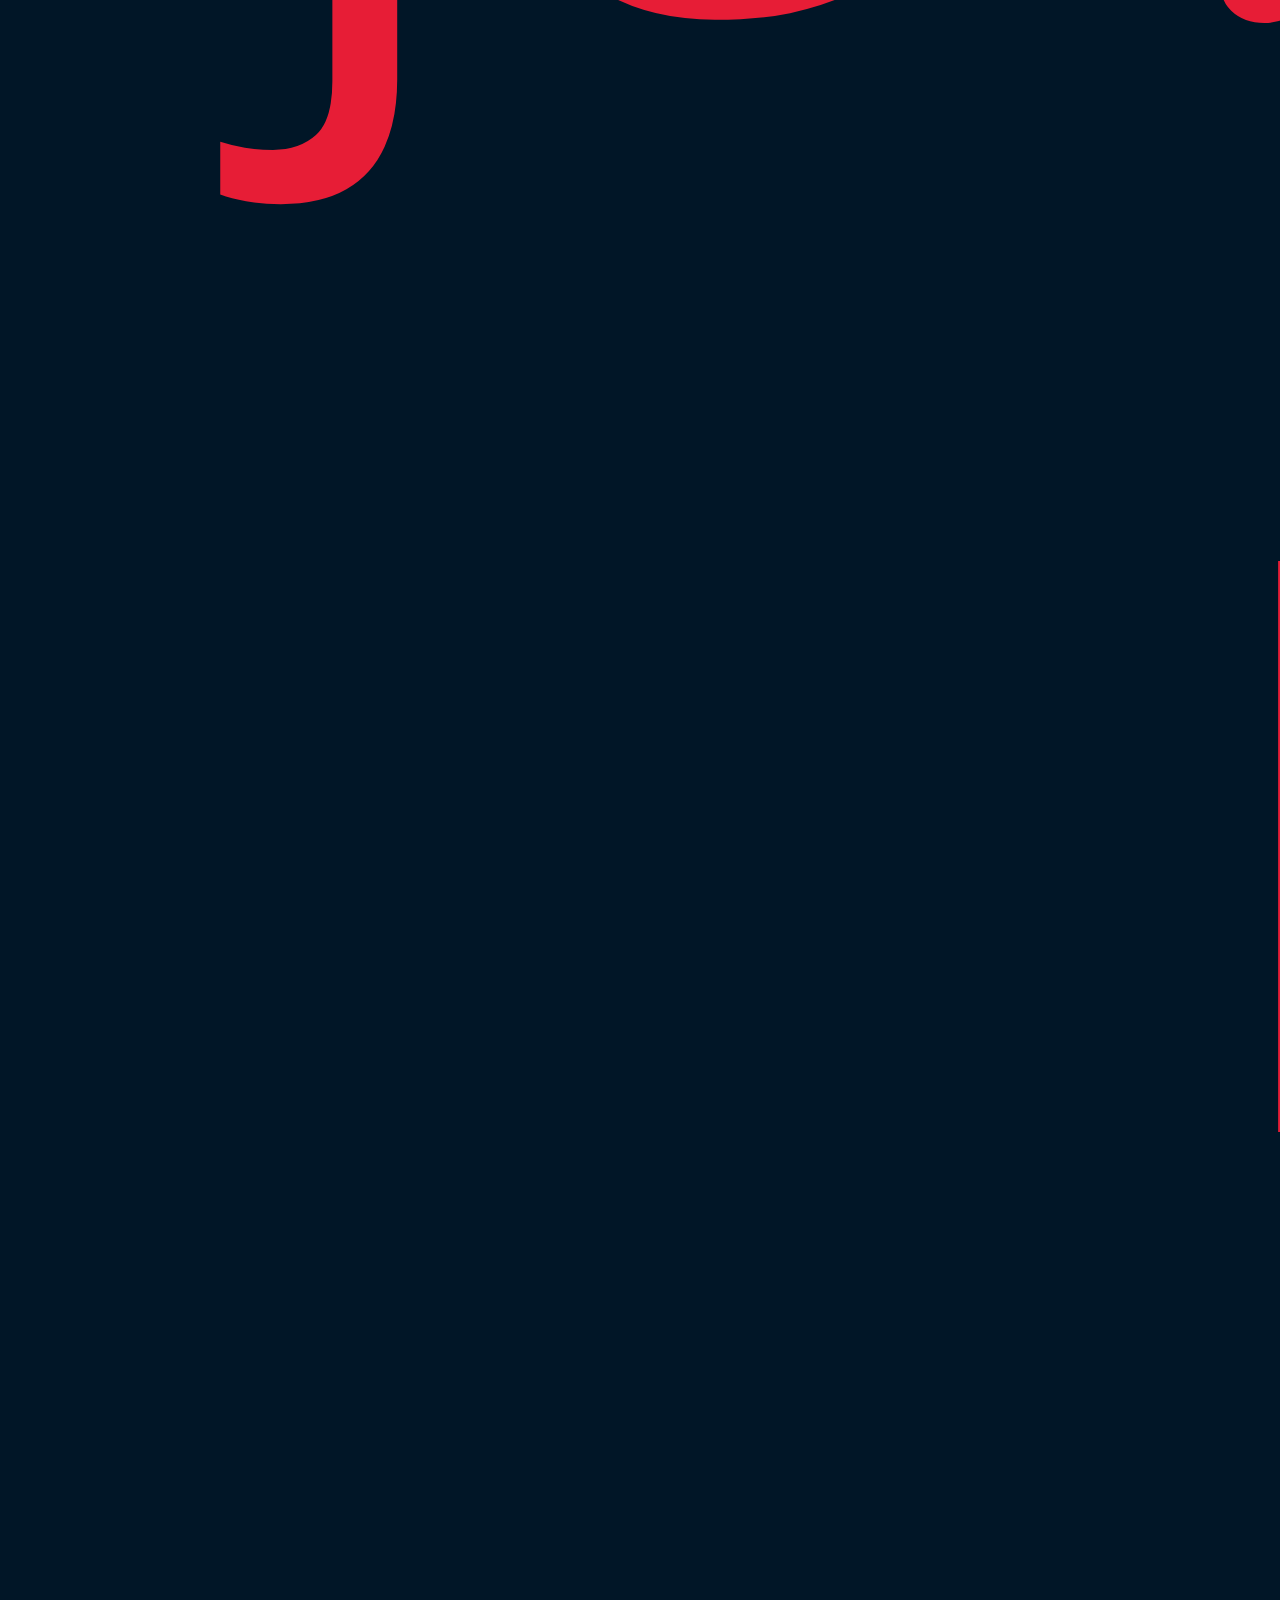
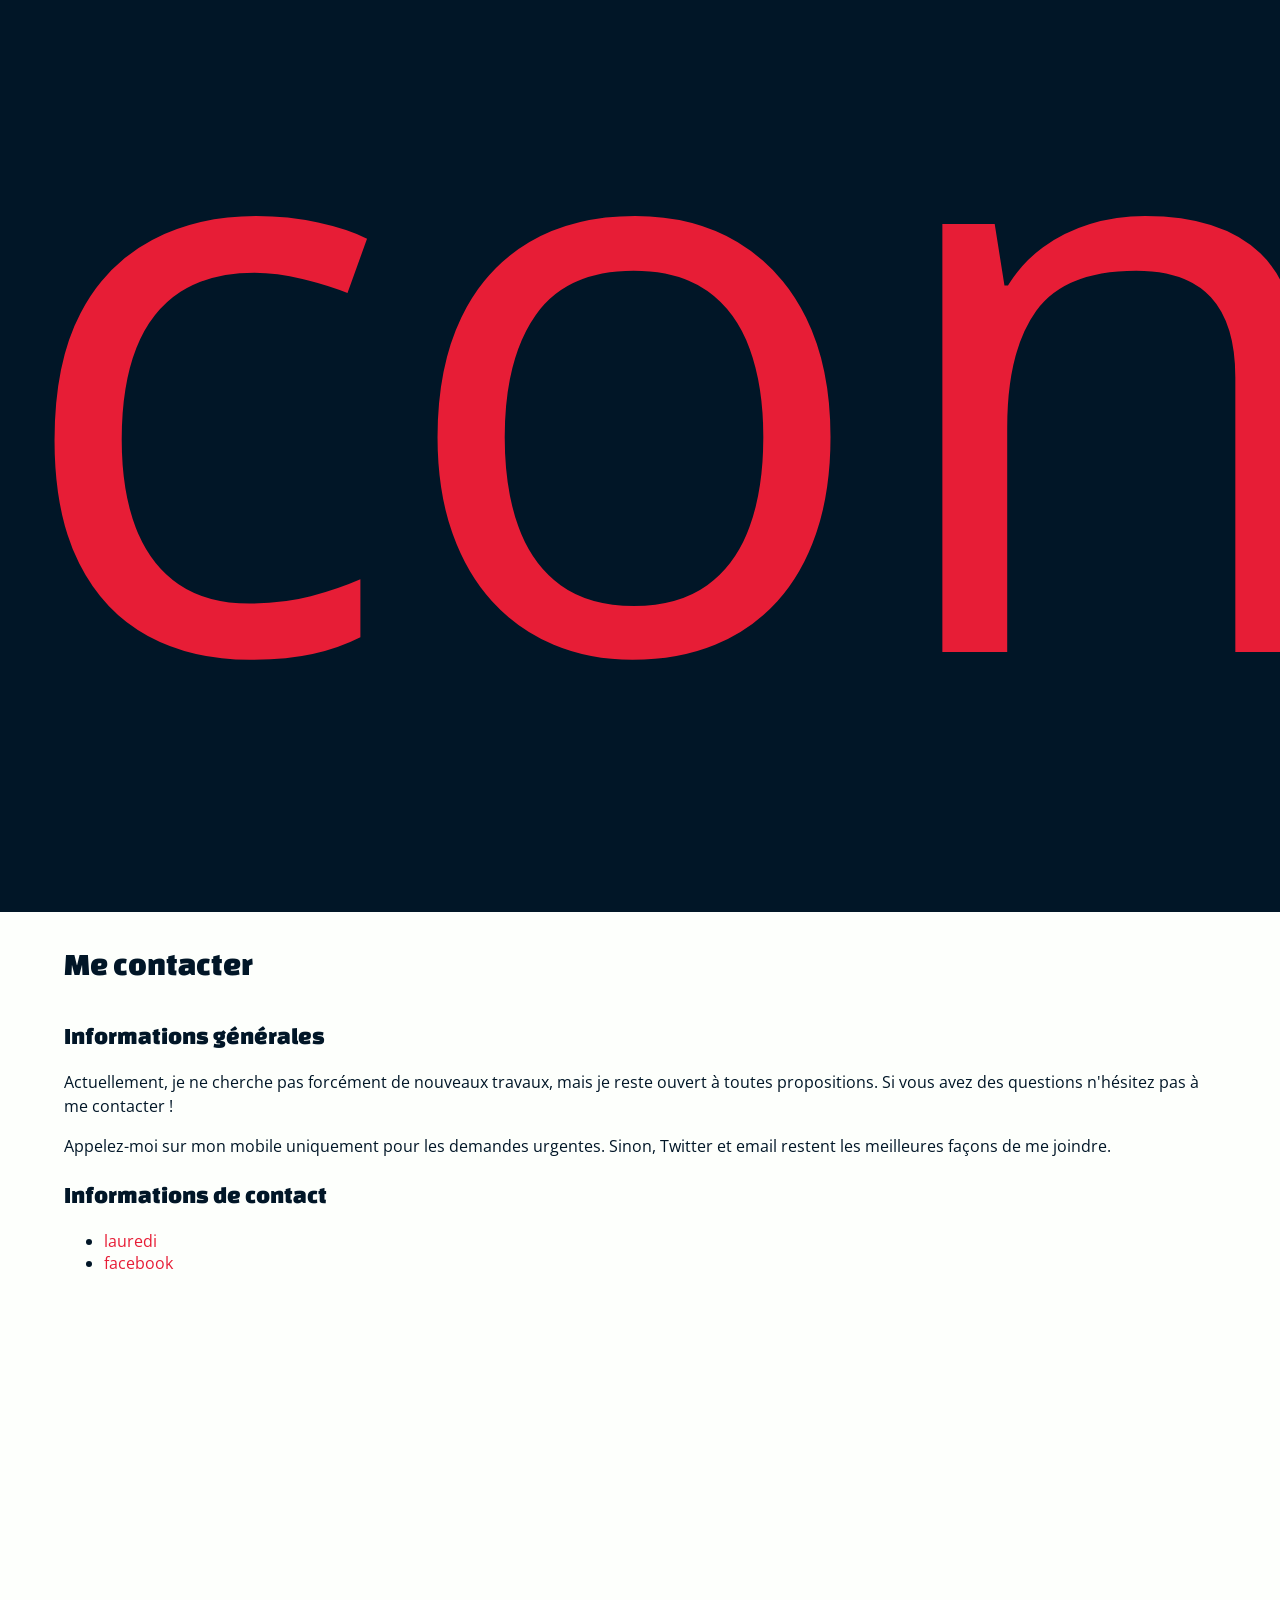
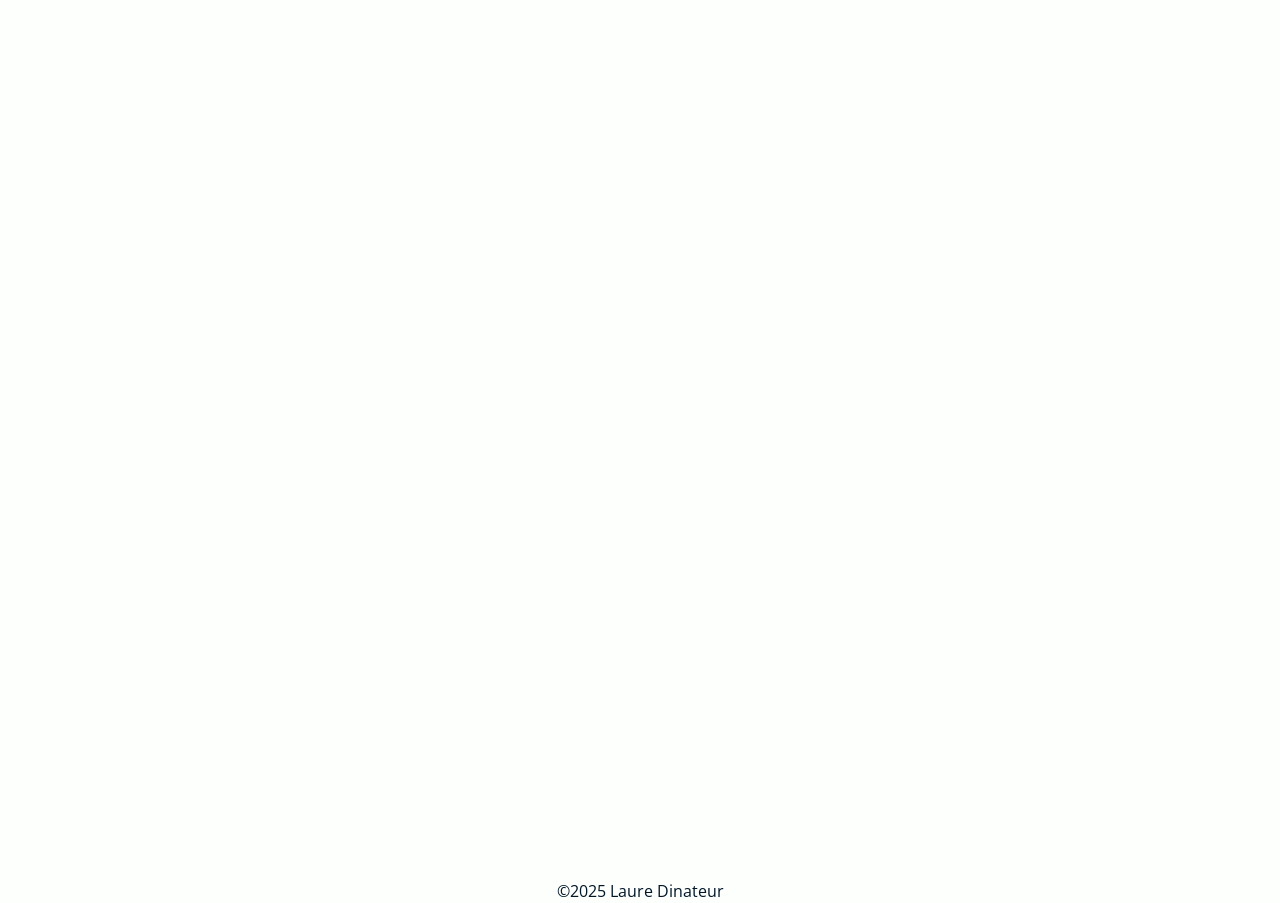
==== commit 9b8508f1: "Ajout polices" ====
--- a/contact.html
+++ b/contact.html
@@ -42,8 +42,7 @@
     <h2>Informations de contact</h2>
 
 <ul>
-    <li><a href="tel : 074 123 45 67">074 123 45 67</a></li>
-    <li><a href="laure@dinateur.com">laure@dinateur.com</a></li>
+
     <li><a href="https://twitter.com/lauredi">lauredi</a></li>
     <li><a href="https://www.facebook.com/laure.dinateur">facebook</a></li>
 </ul>
--- a/css/main.css
+++ b/css/main.css
@@ -1,3 +1,40 @@
+/* changa-one-regular - latin */
+@font-face {
+    font-display: swap; /* Check https://developer.mozilla.org/en-US/docs/Web/CSS/@font-face/font-display for other options. */
+    font-family: 'Changa One';
+    font-style: normal;
+    font-weight: 400;
+    src: url('../fonts/changa-one-v20-latin-regular.woff2') format('woff2'); /* Chrome 36+, Opera 23+, Firefox 39+, Safari 12+, iOS 10+ */
+}
+
+/* open-sans-regular - latin */
+@font-face {
+    font-display: swap; /* Check https://developer.mozilla.org/en-US/docs/Web/CSS/@font-face/font-display for other options. */
+    font-family: 'Open Sans';
+    font-style: normal;
+    font-weight: 400;
+    src: url('../fonts/open-sans-v40-latin-regular.woff2') format('woff2'); /* Chrome 36+, Opera 23+, Firefox 39+, Safari 12+, iOS 10+ */
+}
+
+/* open-sans-italic - latin */
+@font-face {
+    font-display: swap; /* Check https://developer.mozilla.org/en-US/docs/Web/CSS/@font-face/font-display for other options. */
+    font-family: 'Open Sans';
+    font-style: italic;
+    font-weight: 400;
+    src: url('../fonts/open-sans-v40-latin-italic.woff2') format('woff2'); /* Chrome 36+, Opera 23+, Firefox 39+, Safari 12+, iOS 10+ */
+}
+
+/* open-sans-800 - latin */
+@font-face {
+    font-display: swap; /* Check https://developer.mozilla.org/en-US/docs/Web/CSS/@font-face/font-display for other options. */
+    font-family: 'Open Sans';
+    font-style: normal;
+    font-weight: 800;
+    src: url('../fonts/open-sans-v40-latin-800.woff2') format('woff2'); /* Chrome 36+, Opera 23+, Firefox 39+, Safari 12+, iOS 10+ */
+}
+
+
 * {
     box-sizing : border-box;
 }
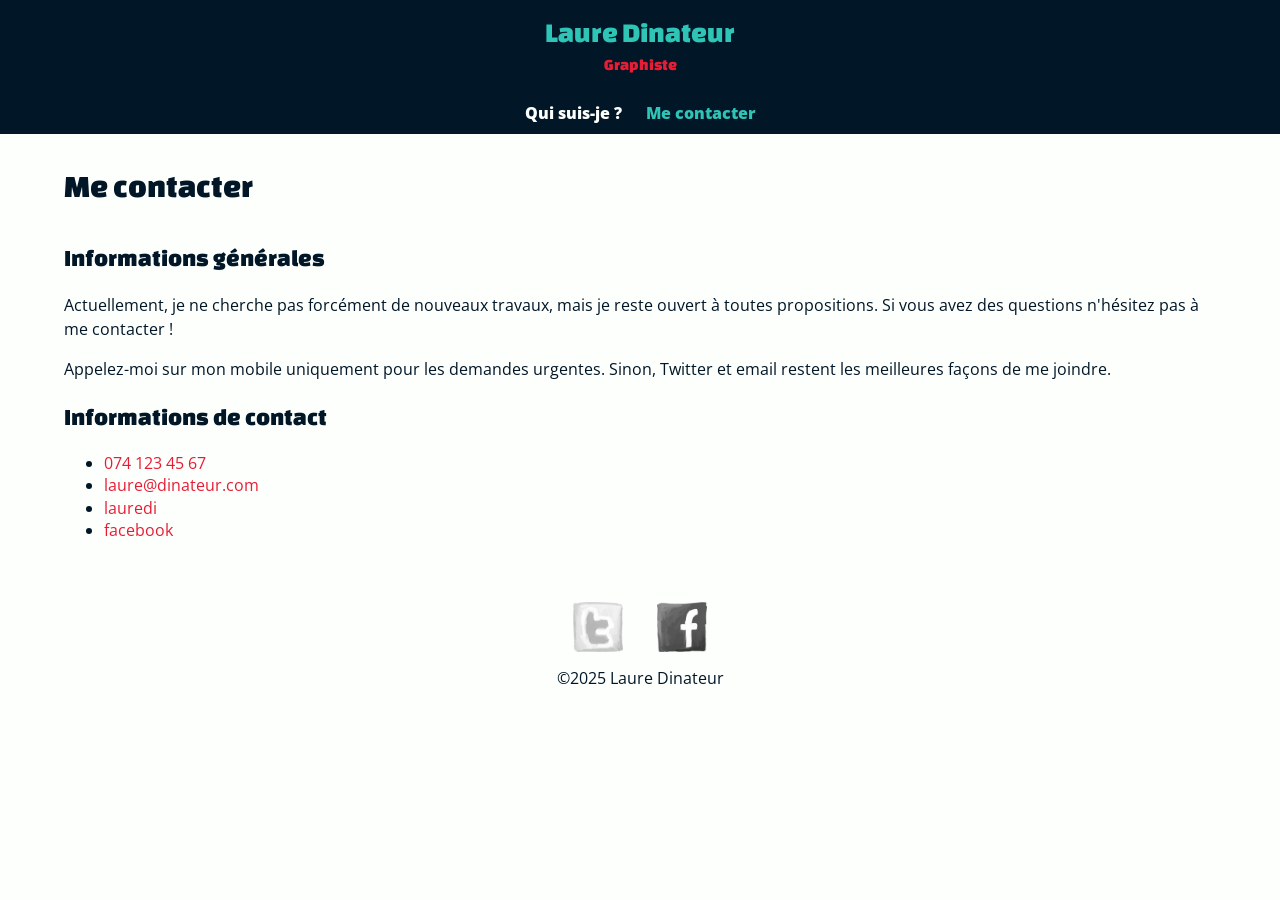
==== commit a3248ba7: "Ajout tableaux" ====
--- a/contact.html
+++ b/contact.html
@@ -23,7 +23,7 @@
         <ul>
             <li class="accueil"><a href="index.html">Accueil</a></li>
             <li><a href="informations.html">Qui suis-je ?</a></li>
-            <li class="actif"><a href="contact.html">Me contacter</a></li>
+            <li><a  class="actif" href="contact.html">Me contacter</a></li>
         </ul>
     </nav>
 </header>
@@ -42,7 +42,8 @@
     <h2>Informations de contact</h2>
 
 <ul>
-
+    <li><a href="tel:0041 74 123 45 67">074 123 45 67</a></li>
+    <li><a href="mailto:laure@dinateur.com">laure@dinateur.com</a></li>
     <li><a href="https://twitter.com/lauredi">lauredi</a></li>
     <li><a href="https://www.facebook.com/laure.dinateur">facebook</a></li>
 </ul>
--- a/css/main.css
+++ b/css/main.css
@@ -101,56 +101,63 @@
     margin-top: 20px;
 }
 
-.accueil {
+header nav ul li.accueil {
     display: none;
+}
+
+header nav ul {
+
 }
 
 nav ul {
     padding: 0;
     margin: 0 10px;
+    list-style: none;
 }
 
-nav ul li {
+header nav li {
     display: inline-block;
-    list-style: none;
-    padding: 0;
 }
 
-nav ul li a {
-    font-size: 800px;
+header nav a {
+    font-weight: 800;
+    color: #fdfffc;
     text-space: 30px;
     padding: 15px 10px;
 }
 
-nav ul li a:hover {
+header nav a:hover,
+header nav a.actif{
     color: #2ec4b6;
 }
 
+
+
 main {
-    margin: 0 5%;
+    padding: 0 5%;
 }
 
 footer {
-    padding-top: 50px;
+    margin: 50px 0;
     text-align: center;
 }
 
-footer nav {
-    display: inline-block;
-    list-style: none;
+footer nav ul{
+    list-style-type: none;
     padding: 0;
 }
 
 footer nav li {
     display: inline-block;
+    margin: 0 15px;
 }
 
-footer img {
-    width: 50px;
-    padding: 30px;
-    filter: grayscale(1);
+footer nav img {
+    max-height: 50px;
+    filter: grayscale(100%);
+    transition: all 500ms linear;
 }
-footer img:hover {
+footer nav img:hover {
     filter: grayscale(0);
-    transition: filter 500ms linear;
+    transform: rotate(-20deg);
 }
